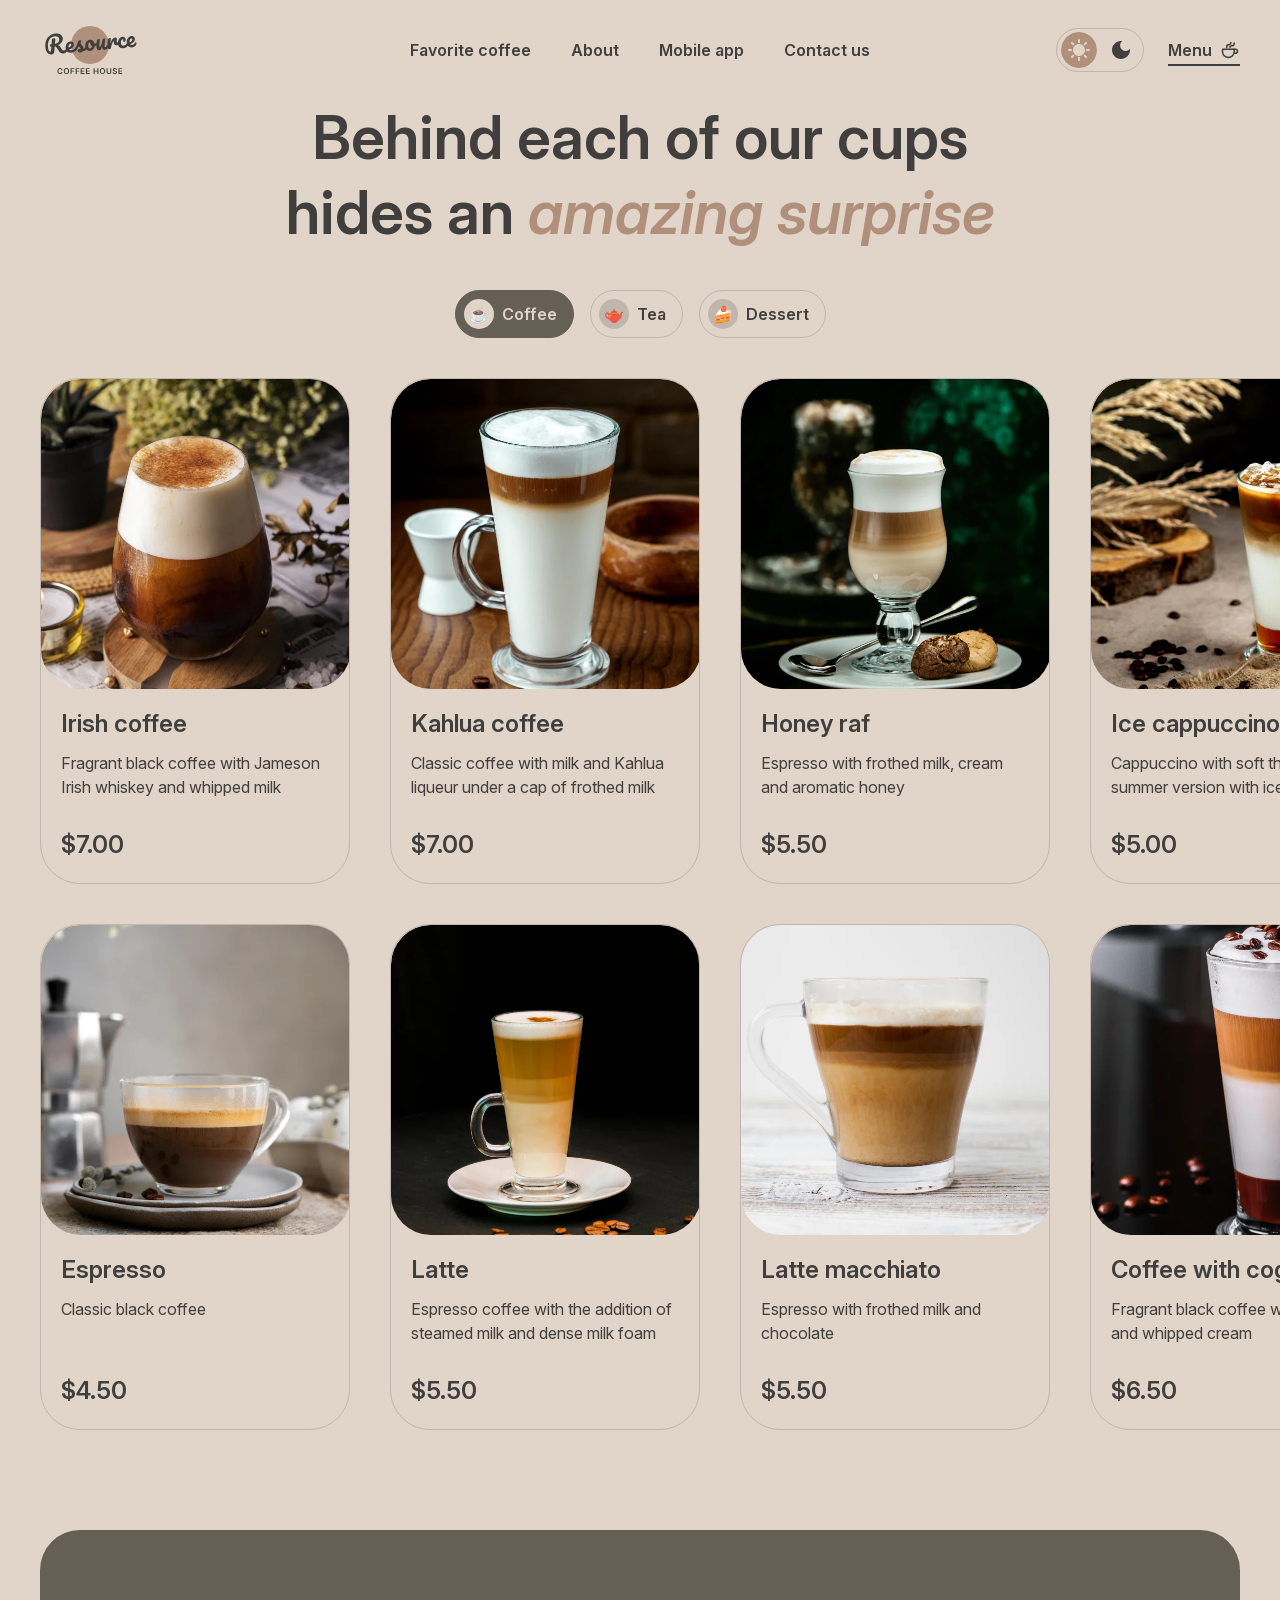
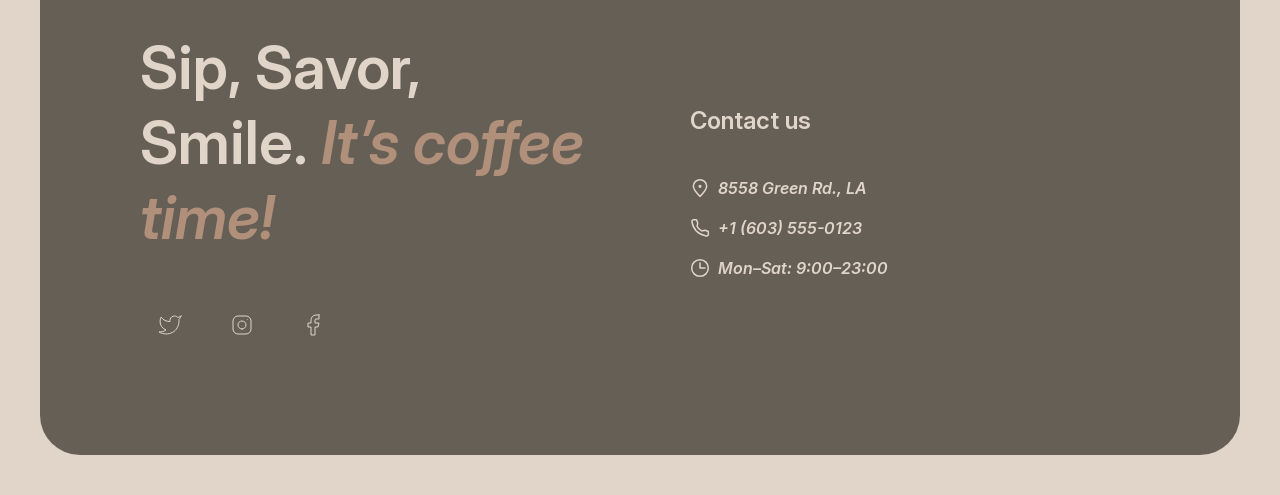
==== menu/index.html @ 93a0500b "feat: build desktop menu page" ====
<!doctype html>
<html lang="en">
  <head>
    <meta charset="UTF-8">
    <meta name="viewport" content="width=device-width, initial-scale=1.0">
    <meta
      name="description"
      content="Explore the Coffee House menu and find your favorite drink or dessert."
    >
    <title>Menu | Coffee House</title>
    <link rel="icon" href="../assets/icons/coffee-cup.svg" type="image/svg+xml">
    <link rel="stylesheet" href="../css/style.css">
    <link rel="stylesheet" href="../css/menu.css">
    <script src="../js/theme.js" defer></script>
  </head>
  <body>
    <header class="header container">
      <a class="logo" href="../" aria-label="Coffee House home page">
        <img class="logo__image logo__image--light" src="../assets/icons/logo-light.svg" alt="">
        <img class="logo__image logo__image--dark" src="../assets/icons/logo-dark.svg" alt="">
      </a>

      <nav class="navigation" aria-label="Main navigation">
        <ul class="navigation__list">
          <li><a class="navigation__link" href="../#favorite">Favorite coffee</a></li>
          <li><a class="navigation__link" href="../#about">About</a></li>
          <li><a class="navigation__link" href="../#mobile-app">Mobile app</a></li>
          <li><a class="navigation__link" href="#contacts">Contact us</a></li>
        </ul>
      </nav>

      <div class="header__actions">
        <div class="theme-switch" role="group" aria-label="Color theme">
          <button
            class="theme-switch__button theme-switch__button--light"
            type="button"
            data-theme-value="light"
            aria-label="Use light theme"
          ></button>
          <button
            class="theme-switch__button theme-switch__button--dark"
            type="button"
            data-theme-value="dark"
            aria-label="Use dark theme"
          ></button>
        </div>

        <a class="menu-link menu-link--current" href="./" aria-current="page">
          <span>Menu</span>
          <span class="icon icon--coffee-cup" aria-hidden="true"></span>
        </a>

        <button class="burger-button" type="button" aria-label="Open menu">
          <span class="icon icon--burger" aria-hidden="true"></span>
        </button>
      </div>
    </header>

    <main class="menu-main container">
      <section class="menu-section">
        <div class="menu-offer">
          <h1 class="menu-title">
            Behind each of our cups hides an <span class="accent">amazing surprise</span>
          </h1>

          <div class="menu-tabs" role="group" aria-label="Menu categories">
            <button class="menu-tab menu-tab--active" type="button" aria-pressed="true">
              <span class="menu-tab__icon" aria-hidden="true">☕</span>
              <span>Coffee</span>
            </button>
            <button class="menu-tab" type="button" aria-pressed="false">
              <span class="menu-tab__icon" aria-hidden="true">🫖</span>
              <span>Tea</span>
            </button>
            <button class="menu-tab" type="button" aria-pressed="false">
              <span class="menu-tab__icon" aria-hidden="true">🍰</span>
              <span>Dessert</span>
            </button>
          </div>
        </div>

        <div class="menu-grid">
          <article class="menu-card">
            <div class="menu-card__image-box">
              <img src="../assets/images/coffee-1.webp" alt="Irish coffee">
            </div>
            <div class="menu-card__content">
              <div class="menu-card__heading">
                <h2>Irish coffee</h2>
                <p>Fragrant black coffee with Jameson Irish whiskey and whipped milk</p>
              </div>
              <p class="menu-card__price">$7.00</p>
            </div>
          </article>

          <article class="menu-card">
            <div class="menu-card__image-box">
              <img src="../assets/images/coffee-2.webp" alt="Kahlua coffee">
            </div>
            <div class="menu-card__content">
              <div class="menu-card__heading">
                <h2>Kahlua coffee</h2>
                <p>Classic coffee with milk and Kahlua liqueur under a cap of frothed milk</p>
              </div>
              <p class="menu-card__price">$7.00</p>
            </div>
          </article>

          <article class="menu-card">
            <div class="menu-card__image-box">
              <img src="../assets/images/coffee-3.webp" alt="Honey raf">
            </div>
            <div class="menu-card__content">
              <div class="menu-card__heading">
                <h2>Honey raf</h2>
                <p>Espresso with frothed milk, cream and aromatic honey</p>
              </div>
              <p class="menu-card__price">$5.50</p>
            </div>
          </article>

          <article class="menu-card">
            <div class="menu-card__image-box">
              <img src="../assets/images/coffee-4.webp" alt="Ice cappuccino">
            </div>
            <div class="menu-card__content">
              <div class="menu-card__heading">
                <h2>Ice cappuccino</h2>
                <p>Cappuccino with soft thick foam in summer version with ice</p>
              </div>
              <p class="menu-card__price">$5.00</p>
            </div>
          </article>

          <article class="menu-card">
            <div class="menu-card__image-box">
              <img src="../assets/images/coffee-5.webp" alt="Espresso">
            </div>
            <div class="menu-card__content">
              <div class="menu-card__heading">
                <h2>Espresso</h2>
                <p>Classic black coffee</p>
              </div>
              <p class="menu-card__price">$4.50</p>
            </div>
          </article>

          <article class="menu-card">
            <div class="menu-card__image-box">
              <img src="../assets/images/coffee-6.webp" alt="Latte">
            </div>
            <div class="menu-card__content">
              <div class="menu-card__heading">
                <h2>Latte</h2>
                <p>Espresso coffee with the addition of steamed milk and dense milk foam</p>
              </div>
              <p class="menu-card__price">$5.50</p>
            </div>
          </article>

          <article class="menu-card">
            <div class="menu-card__image-box">
              <img src="../assets/images/coffee-7.webp" alt="Latte macchiato">
            </div>
            <div class="menu-card__content">
              <div class="menu-card__heading">
                <h2>Latte macchiato</h2>
                <p>Espresso with frothed milk and chocolate</p>
              </div>
              <p class="menu-card__price">$5.50</p>
            </div>
          </article>

          <article class="menu-card">
            <div class="menu-card__image-box">
              <img src="../assets/images/coffee-8.webp" alt="Coffee with cognac">
            </div>
            <div class="menu-card__content">
              <div class="menu-card__heading">
                <h2>Coffee with cognac</h2>
                <p>Fragrant black coffee with cognac and whipped cream</p>
              </div>
              <p class="menu-card__price">$6.50</p>
            </div>
          </article>
        </div>

        <button class="round-button menu-more" type="button" aria-label="Show more menu items">
          <span class="icon icon--refresh" aria-hidden="true"></span>
        </button>
      </section>
    </main>

    <footer class="footer container" id="contacts">
      <div class="footer__inner">
        <div class="footer__socials">
          <h2 class="footer__title">
            Sip, Savor, Smile. <span class="accent">It’s coffee time!</span>
          </h2>
          <ul class="social-list" aria-label="Social media">
            <li>
              <a class="social-link" href="https://twitter.com/" target="_blank" rel="noopener noreferrer" aria-label="Twitter">
                <span class="icon icon--twitter" aria-hidden="true"></span>
              </a>
            </li>
            <li>
              <a class="social-link" href="https://www.instagram.com/" target="_blank" rel="noopener noreferrer" aria-label="Instagram">
                <span class="icon icon--instagram" aria-hidden="true"></span>
              </a>
            </li>
            <li>
              <a class="social-link" href="https://www.facebook.com/" target="_blank" rel="noopener noreferrer" aria-label="Facebook">
                <span class="icon icon--facebook" aria-hidden="true"></span>
              </a>
            </li>
          </ul>
        </div>

        <div class="contacts">
          <h3 class="contacts__title">Contact us</h3>
          <address>
            <ul class="contacts__list">
              <li>
                <a class="contacts__link" href="https://maps.google.com/?q=8558+Green+Rd,+LA" target="_blank" rel="noopener noreferrer">
                  <span class="icon icon--location" aria-hidden="true"></span>
                  <span>8558 Green Rd., LA</span>
                </a>
              </li>
              <li>
                <a class="contacts__link" href="tel:+16035550123">
                  <span class="icon icon--phone" aria-hidden="true"></span>
                  <span>+1 (603) 555-0123</span>
                </a>
              </li>
              <li class="contacts__item">
                <span class="icon icon--clock" aria-hidden="true"></span>
                <span>Mon–Sat: 9:00–23:00</span>
              </li>
            </ul>
          </address>
        </div>
      </div>
    </footer>
  </body>
</html>
---- css/style.css ----
@font-face {
  font-family: "Inter";
  src: url("../assets/fonts/InterVariable.woff2") format("woff2-variations");
  font-style: normal;
  font-weight: 100 900;
  font-display: swap;
}

@font-face {
  font-family: "Inter";
  src: url("../assets/fonts/InterVariable-Italic.woff2") format("woff2-variations");
  font-style: italic;
  font-weight: 100 900;
  font-display: swap;
}

:root {
  color-scheme: light;
  --color-text: #403f3d;
  --color-text-inverse: #e1d4c9;
  --color-accent: #b0907a;
  --color-background: #e1d4c9;
  --color-container: #665f55;
  --color-overlay: rgb(64 63 61 / 80%);
  --color-border: #c1b6ad;
  --color-border-inverse: #665f55;
  --font-family: "Inter", sans-serif;
  --container-width: 1360px;
  --page-gutter: 40px;
  --section-gap: 100px;
  --radius-large: 40px;
  --radius-medium: 20px;
  --transition-duration: 0.3s;
}

:root[data-theme="dark"] {
  color-scheme: dark;
  --color-text: #e1d4c9;
  --color-text-inverse: #e1d4c9;
  --color-background: #292826;
  --color-container: #403f3d;
  --color-overlay: rgb(41 40 38 / 80%);
  --color-border: #665f55;
  --color-border-inverse: #c1b6ad;
}

*,
*::before,
*::after {
  box-sizing: border-box;
}

html {
  scroll-behavior: smooth;
}

body {
  min-width: 320px;
  min-height: 100vh;
  margin: 0;
  color: var(--color-text);
  background-color: var(--color-background);
  font-family: var(--font-family);
  font-size: 16px;
  line-height: 1.5;
  transition:
    color var(--transition-duration) ease,
    background-color var(--transition-duration) ease;
}

img {
  display: block;
  max-width: 100%;
}

[hidden] {
  display: none !important;
}

a {
  color: inherit;
  text-decoration: none;
}

button,
input,
textarea,
select {
  font: inherit;
}

button {
  color: inherit;
}

ul,
ol {
  margin: 0;
  padding: 0;
  list-style: none;
}

h1,
h2,
h3,
p {
  margin: 0;
}

.container {
  width: min(calc(100% - 2 * var(--page-gutter)), var(--container-width));
  margin-inline: auto;
}

.accent {
  color: var(--color-accent);
  font-style: italic;
}

.icon {
  display: inline-block;
  flex: none;
  width: 24px;
  height: 24px;
  background-color: currentcolor;
  -webkit-mask: var(--icon) center / contain no-repeat;
  mask: var(--icon) center / contain no-repeat;
}

.icon--coffee-cup {
  --icon: url("../assets/icons/coffee-cup.svg");
  width: 20px;
  height: 20px;
}

.icon--burger {
  --icon: url("../assets/icons/burger.svg");
  width: 18px;
  height: 10px;
}

.icon--arrow-left {
  --icon: url("../assets/icons/arrow-left.svg");
}

.icon--arrow-right {
  --icon: url("../assets/icons/arrow-right.svg");
}

.icon--twitter {
  --icon: url("../assets/icons/twitter.svg");
}

.icon--instagram {
  --icon: url("../assets/icons/instagram.svg");
}

.icon--facebook {
  --icon: url("../assets/icons/facebook.svg");
}

.icon--location {
  --icon: url("../assets/icons/location.svg");
  width: 20px;
  height: 20px;
}

.icon--phone {
  --icon: url("../assets/icons/phone.svg");
  width: 20px;
  height: 20px;
}

.icon--clock {
  --icon: url("../assets/icons/clock.svg");
  width: 20px;
  height: 20px;
}

.header {
  display: flex;
  align-items: center;
  justify-content: space-between;
  height: 60px;
  margin-top: 20px;
}

.logo {
  flex: none;
  width: 100px;
  height: 60px;
}

.logo__image {
  width: 100%;
  height: 100%;
}

.logo__image--dark,
[data-theme="dark"] .logo__image--light {
  display: none;
}

[data-theme="dark"] .logo__image--dark {
  display: block;
}

.navigation {
  position: absolute;
  left: 50%;
  transform: translateX(-50%);
}

.navigation__list {
  display: flex;
  align-items: center;
  gap: 40px;
}

.navigation__link,
.menu-link,
.contacts__link,
.contacts__item {
  font-weight: 600;
}

.navigation__link,
.menu-link,
.contacts__link {
  position: relative;
}

.navigation__link::after,
.menu-link::after,
.contacts__link::after {
  position: absolute;
  right: 0;
  bottom: -4px;
  left: 0;
  height: 2px;
  background-color: currentcolor;
  content: "";
  opacity: 0;
  transform: scaleX(0);
  transition:
    opacity var(--transition-duration) ease,
    transform var(--transition-duration) ease;
}

.header__actions {
  display: flex;
  align-items: center;
  gap: 24px;
}

.theme-switch {
  display: flex;
  align-items: center;
  justify-content: space-between;
  width: 88px;
  height: 44px;
  padding: 4px;
  border: 1px solid var(--color-border);
  border-radius: 100px;
}

.theme-switch__button {
  width: 36px;
  height: 36px;
  padding: 0;
  border: 0;
  border-radius: 50%;
  background-color: transparent;
  background-position: center;
  background-repeat: no-repeat;
  cursor: pointer;
}

.theme-switch__button--light {
  background-image: url("../assets/icons/theme-light-active.svg");
}

.theme-switch__button--dark {
  background-image: url("../assets/icons/theme-dark-inactive.svg");
}

[data-theme="dark"] .theme-switch__button--light {
  background-image: url("../assets/icons/theme-light-inactive.svg");
}

[data-theme="dark"] .theme-switch__button--dark {
  background-image: url("../assets/icons/theme-dark-active.svg");
}

.menu-link {
  display: flex;
  align-items: center;
  gap: 8px;
}

.menu-link--current::after {
  opacity: 1;
  transform: scaleX(1);
}

.burger-button {
  display: none;
  place-items: center;
  width: 44px;
  height: 44px;
  padding: 0;
  border: 1px solid var(--color-border-inverse);
  border-radius: 50%;
  background: transparent;
  cursor: pointer;
}

.home-main {
  display: flex;
  flex-direction: column;
  gap: var(--section-gap);
  margin-top: 20px;
}

.home-main section {
  scroll-margin-top: 20px;
}

.section-title {
  font-size: 60px;
  font-weight: 600;
  line-height: 1.25;
}

.section-title--center {
  text-align: center;
}

.hero {
  display: flex;
  align-items: center;
  min-height: 644px;
  padding: 100px;
  overflow: hidden;
  border-radius: var(--radius-large);
  color: var(--color-text-inverse);
  background-image: url("../assets/images/hero.webp");
  background-position: center;
  background-size: cover;
}

.hero__content {
  display: flex;
  flex-direction: column;
  align-items: flex-start;
  gap: 40px;
  width: 530px;
}

.hero__title {
  font-size: 72px;
  font-weight: 600;
  line-height: 1.05;
}

.hero__description {
  line-height: 1.5;
}

.primary-button {
  display: flex;
  align-items: center;
  justify-content: center;
  width: 200px;
  height: 64px;
  border-radius: 100px;
  color: #403f3d;
  background-color: #e1d4c9;
  font-weight: 600;
}

.primary-button .icon {
  width: 0;
  opacity: 0;
  transition:
    width var(--transition-duration) ease,
    margin-left var(--transition-duration) ease,
    opacity var(--transition-duration) ease;
}

.favorite {
  display: flex;
  flex-direction: column;
  gap: 40px;
  min-height: 799px;
}

.slider {
  display: flex;
  flex-direction: column;
  align-items: center;
  gap: 40px;
}

.slider__row {
  display: flex;
  align-items: center;
  gap: 40px;
  width: 100%;
  height: 640px;
}

.round-button {
  display: grid;
  flex: none;
  place-items: center;
  width: 60px;
  height: 60px;
  padding: 0;
  border: 1px solid var(--color-border-inverse);
  border-radius: 50%;
  color: var(--color-text);
  background-color: transparent;
  cursor: pointer;
  transition:
    color var(--transition-duration) ease,
    background-color var(--transition-duration) ease;
}

.slider__viewport {
  flex: 1;
  min-width: 480px;
  height: 640px;
  overflow: hidden;
}

.favorite-slide {
  display: flex;
  flex-direction: column;
  align-items: center;
  gap: 20px;
  width: 480px;
  margin-inline: auto;
  text-align: center;
}

.favorite-slide__image {
  width: 480px;
  height: 480px;
  object-fit: cover;
}

.favorite-slide__description {
  display: flex;
  flex-direction: column;
  gap: 16px;
  width: 100%;
}

.favorite-slide__title,
.favorite-slide__price {
  font-size: 24px;
  font-weight: 600;
  line-height: 1.25;
}

.slider__pagination {
  display: flex;
  gap: 12px;
}

.slider__control {
  width: 40px;
  height: 4px;
  border-radius: 100px;
  background-color: var(--color-border);
}

.slider__control--active {
  background-color: var(--color-border-inverse);
}

.about {
  display: flex;
  flex-direction: column;
  gap: 40px;
}

.about__gallery {
  display: grid;
  grid-template-columns: repeat(2, minmax(0, 1fr));
  gap: 40px;
}

.about__column {
  display: flex;
  flex-direction: column;
  gap: 40px;
}

.about__image-box {
  overflow: hidden;
  border-radius: var(--radius-medium);
}

.about__image-box--large {
  height: 590px;
}

.about__image-box--small {
  height: 430px;
}

.about__image-box img {
  width: 100%;
  height: 100%;
  max-width: none;
  object-fit: cover;
  transform: scale(1.1);
  transition: transform var(--transition-duration) ease;
}

.mobile-app {
  display: grid;
  grid-template-columns: repeat(2, minmax(0, 1fr));
  gap: 100px;
  align-items: center;
  min-height: 630px;
}

.mobile-app__content {
  display: flex;
  flex-direction: column;
  align-items: flex-start;
  gap: 40px;
}

.mobile-app__buttons {
  display: flex;
  gap: 20px;
}

.store-button {
  display: flex;
  align-items: center;
  gap: 8px;
  width: 200px;
  height: 64px;
  padding: 12px 20px;
  border: 1px solid var(--color-border-inverse);
  border-radius: 100px;
  color: var(--color-text);
  font-weight: 600;
  transition:
    color var(--transition-duration) ease,
    background-color var(--transition-duration) ease;
}

.store-button__icon {
  display: inline-block;
  flex: none;
  width: 36px;
  height: 36px;
  background-color: currentcolor;
  -webkit-mask: var(--icon) center / auto 32px no-repeat;
  mask: var(--icon) center / auto 32px no-repeat;
}

.icon--app-store {
  --icon: url("../assets/icons/app-store.svg");
}

.icon--google-play {
  --icon: url("../assets/icons/google-play.svg");
}

.store-button__text {
  display: flex;
  flex-direction: column;
  gap: 2px;
  white-space: nowrap;
}

.store-button__caption {
  font-size: 10px;
  line-height: 1.4;
}

.mobile-app__image {
  width: 630px;
  height: 630px;
  object-fit: cover;
}

.footer {
  margin-top: var(--section-gap);
  margin-bottom: 40px;
  color: var(--color-text-inverse);
}

.footer__inner {
  display: grid;
  grid-template-columns: repeat(2, minmax(0, 1fr));
  gap: 100px;
  align-items: center;
  min-height: 450px;
  padding: 100px;
  border-radius: var(--radius-large);
  background-color: var(--color-container);
}

.footer__title {
  max-width: 530px;
  margin-bottom: 40px;
  font-size: 60px;
  font-weight: 600;
  line-height: 1.25;
}

.social-list {
  display: flex;
  gap: 12px;
}

.social-link {
  display: grid;
  place-items: center;
  width: 60px;
  height: 60px;
  border: 1px solid var(--color-border-inverse);
  border-radius: 50%;
  color: var(--color-text-inverse);
  transition:
    color var(--transition-duration) ease,
    background-color var(--transition-duration) ease;
}

.contacts {
  font-style: normal;
}

.contacts__title {
  margin-bottom: 40px;
  font-size: 24px;
  font-weight: 600;
  line-height: 1.25;
}

.contacts__list {
  display: grid;
  justify-items: start;
  gap: 16px;
}

.contacts__link,
.contacts__item {
  display: flex;
  align-items: center;
  gap: 8px;
}

:focus-visible {
  outline: 2px solid var(--color-accent);
  outline-offset: 4px;
}

@media (hover: hover) and (pointer: fine) {
  .navigation__link:hover::after,
  .menu-link:hover::after,
  .contacts__link:hover::after {
    opacity: 1;
    transform: scaleX(1);
  }

  .social-link:hover {
    color: var(--color-container);
    background-color: var(--color-text-inverse);
  }

  .primary-button:hover .icon {
    width: 20px;
    margin-left: 8px;
    opacity: 1;
  }

  .round-button:hover,
  .store-button:hover {
    color: var(--color-background);
    background-color: var(--color-border-inverse);
  }

  .about__image-box:hover img {
    transform: scale(1);
  }
}

@media (max-width: 1100px) {
  .navigation,
  .menu-link {
    display: none;
  }

  .burger-button {
    display: grid;
  }

  .theme-switch {
    width: 104px;
    height: 52px;
    padding-inline: 8px;
  }

  .footer__inner {
    grid-template-columns: 1fr;
    gap: 100px;
    padding: 100px 60px;
  }
}

@media (max-width: 767px) {
  :root {
    --page-gutter: 16px;
  }

  .header__actions {
    gap: 20px;
  }

  .footer {
    margin-bottom: 20px;
  }

  .footer__inner {
    gap: 40px;
    min-height: auto;
    padding: 60px 16px;
  }

  .footer__title {
    font-size: 32px;
  }
}

@media (prefers-reduced-motion: reduce) {
  html {
    scroll-behavior: auto;
  }

  *,
  *::before,
  *::after {
    scroll-behavior: auto !important;
    transition-duration: 0.01ms !important;
  }
}
---- css/menu.css ----
.menu-main {
  margin-top: 20px;
}

.menu-section {
  display: flex;
  flex-direction: column;
  align-items: center;
  gap: 40px;
}

.menu-offer {
  display: flex;
  flex-direction: column;
  align-items: center;
  gap: 40px;
  width: 100%;
}

.menu-title {
  width: 800px;
  font-size: 60px;
  font-weight: 600;
  line-height: 1.25;
  text-align: center;
}

.menu-tabs {
  display: flex;
  gap: 16px;
  align-items: center;
  justify-content: center;
}

.menu-tab {
  display: flex;
  align-items: center;
  justify-content: center;
  gap: 8px;
  min-height: 46px;
  padding: 8px 16px 8px 8px;
  border: 1px solid var(--color-border);
  border-radius: 100px;
  color: var(--color-text);
  background-color: transparent;
  font-weight: 600;
  cursor: pointer;
  transition:
    color var(--transition-duration) ease,
    border-color var(--transition-duration) ease,
    background-color var(--transition-duration) ease;
}

.menu-tab__icon {
  display: grid;
  flex: none;
  place-items: center;
  width: 30px;
  height: 30px;
  border-radius: 50%;
  color: #403f3d;
  background-color: var(--color-border);
  line-height: 1;
  transition: background-color var(--transition-duration) ease;
}

.menu-tab--active {
  border-color: var(--color-border-inverse);
  color: var(--color-background);
  background-color: var(--color-border-inverse);
  cursor: default;
}

.menu-tab--active .menu-tab__icon {
  background-color: var(--color-background);
}

.menu-grid {
  display: grid;
  grid-template-columns: repeat(4, 310px);
  gap: 40px;
  width: 100%;
}

.menu-card {
  display: flex;
  flex-direction: column;
  width: 310px;
  height: 506px;
  overflow: hidden;
  border: 1px solid var(--color-border);
  border-radius: var(--radius-large);
}

.menu-card__image-box {
  flex: none;
  width: 310px;
  height: 310px;
  overflow: hidden;
  border-radius: var(--radius-large);
}

.menu-card__image-box img {
  width: 100%;
  height: 100%;
  max-width: none;
  object-fit: cover;
  transform: scale(1.1);
  transition: transform var(--transition-duration) ease;
}

.menu-card__content {
  display: flex;
  flex: 1;
  flex-direction: column;
  justify-content: space-between;
  padding: 20px;
}

.menu-card__heading {
  display: flex;
  flex-direction: column;
  gap: 12px;
}

.menu-card h2,
.menu-card__price {
  font-size: 24px;
  font-weight: 600;
  line-height: 1.25;
}

.menu-card__content > p,
.menu-card__heading > p {
  line-height: 1.5;
}

.menu-more {
  display: none;
}

.icon--refresh {
  --icon: url("../assets/icons/refresh.svg");
}

@media (hover: hover) and (pointer: fine) {
  .menu-tab:not(.menu-tab--active):hover {
    border-color: var(--color-border-inverse);
    color: var(--color-background);
    background-color: var(--color-border-inverse);
  }

  .menu-tab:not(.menu-tab--active):hover .menu-tab__icon {
    background-color: var(--color-background);
  }

  .menu-card:hover .menu-card__image-box img {
    transform: scale(1);
  }
}
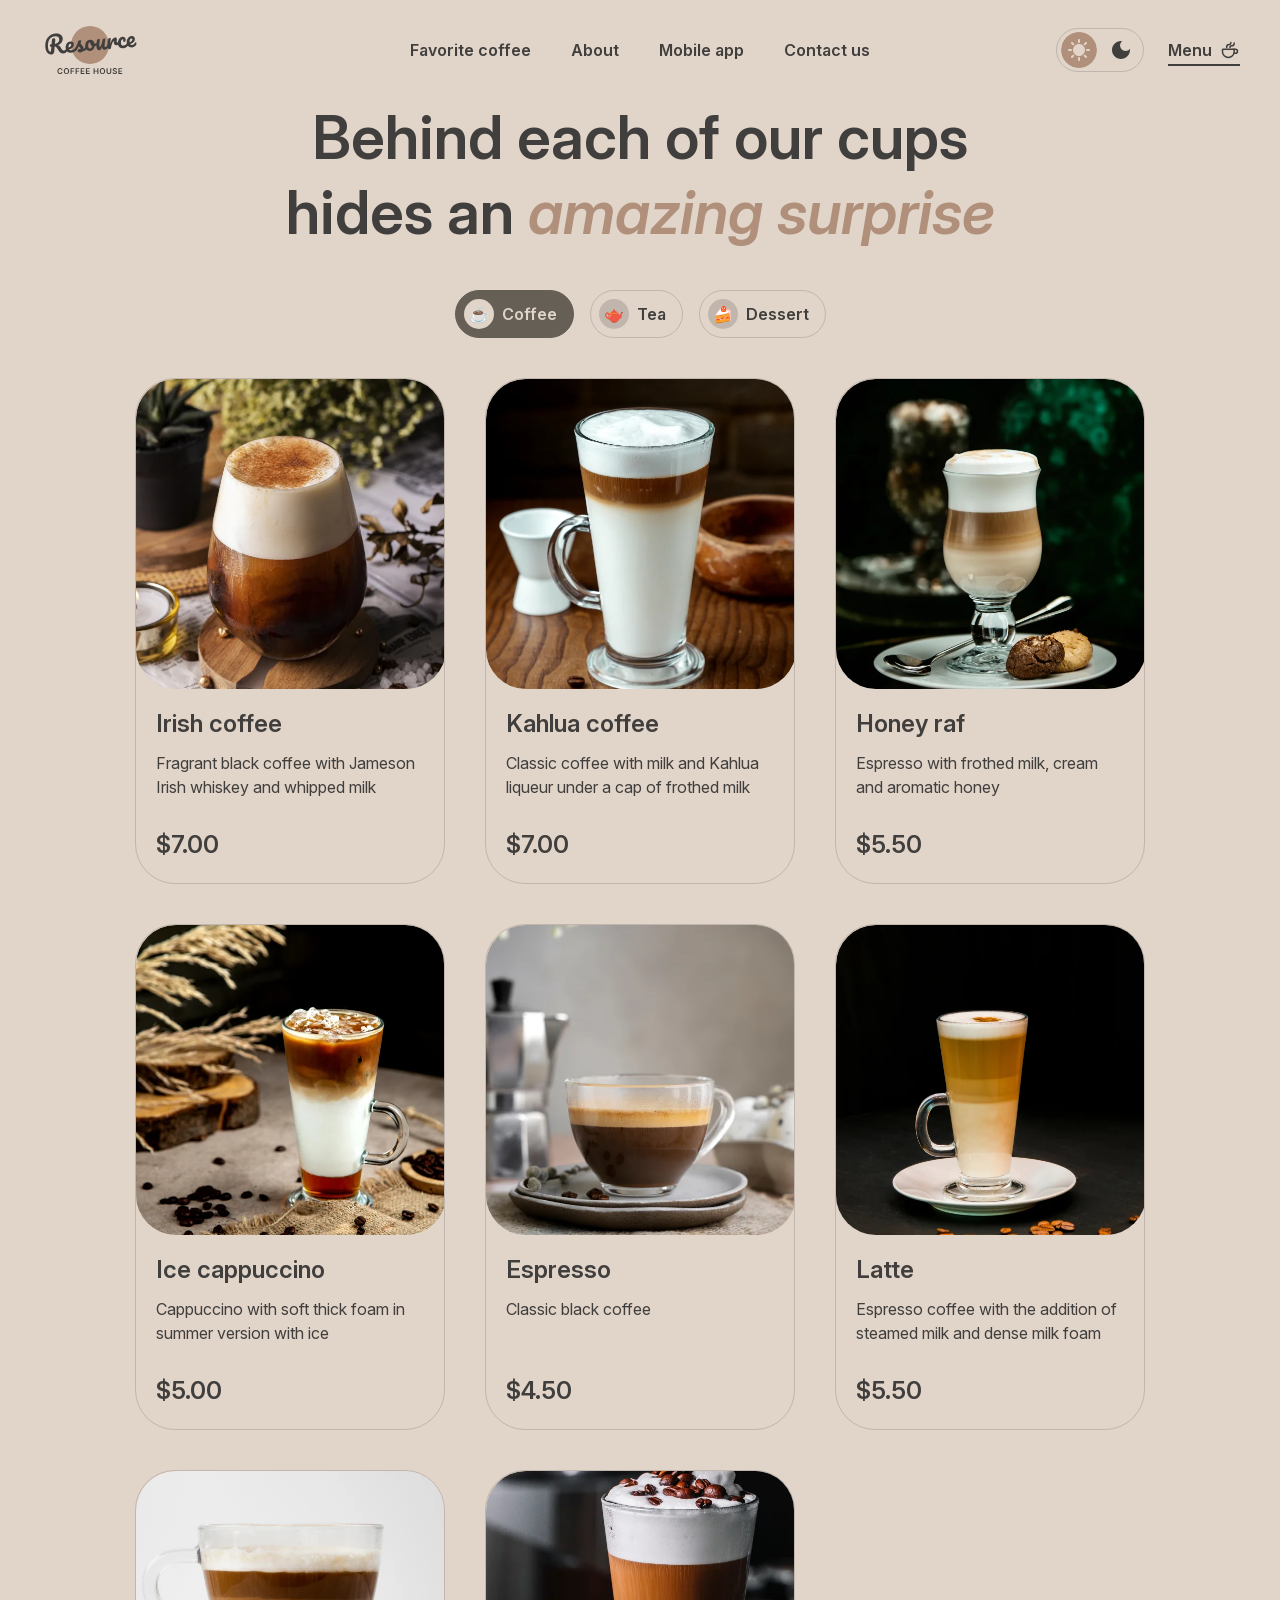
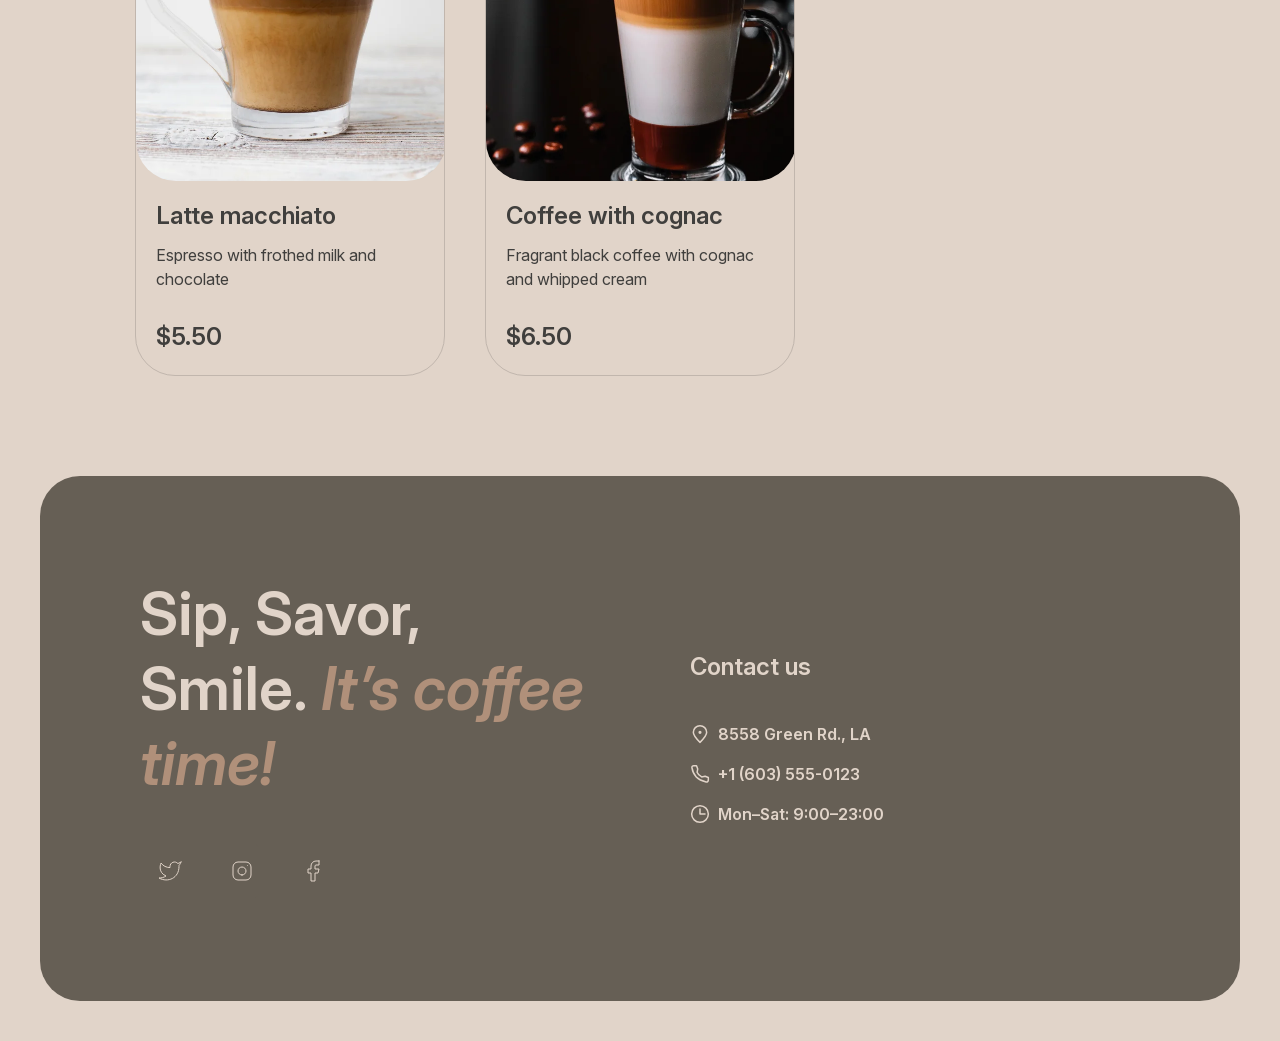
==== commit be4cdb4b: "feat: improve accessibility" ====
--- a/menu/index.html
+++ b/menu/index.html
@@ -14,6 +14,8 @@
     <script src="../js/theme.js" defer></script>
   </head>
   <body>
+    <a class="skip-link" href="#main-content">Skip to main content</a>
+
     <header class="header container">
       <a class="logo" href="../" aria-label="Coffee House home page">
         <img class="logo__image logo__image--light" src="../assets/icons/logo-light.svg" alt="">
@@ -36,12 +38,14 @@
             type="button"
             data-theme-value="light"
             aria-label="Use light theme"
+            aria-pressed="true"
           ></button>
           <button
             class="theme-switch__button theme-switch__button--dark"
             type="button"
             data-theme-value="dark"
             aria-label="Use dark theme"
+            aria-pressed="false"
           ></button>
         </div>
 
@@ -56,7 +60,7 @@
       </div>
     </header>
 
-    <main class="menu-main container">
+    <main class="menu-main container" id="main-content" tabindex="-1">
       <section class="menu-section">
         <div class="menu-offer">
           <h1 class="menu-title">
--- a/css/style.css
+++ b/css/style.css
@@ -112,6 +112,28 @@
   margin-inline: auto;
 }
 
+.skip-link {
+  position: fixed;
+  z-index: 10;
+  top: 12px;
+  left: 12px;
+  padding: 10px 16px;
+  border-radius: 8px;
+  color: var(--color-background);
+  background-color: var(--color-text);
+  font-weight: 600;
+  transform: translateY(calc(-100% - 16px));
+  transition: transform var(--transition-duration) ease;
+}
+
+.skip-link:focus-visible {
+  transform: translateY(0);
+}
+
+main:focus-visible {
+  outline: none;
+}
+
 .accent {
   color: var(--color-accent);
   font-style: italic;
@@ -587,8 +609,8 @@
 }
 
 .mobile-app__image {
-  width: 630px;
-  height: 630px;
+  width: min(630px, 100%);
+  aspect-ratio: 1;
   object-fit: cover;
 }
 
@@ -635,7 +657,7 @@
     background-color var(--transition-duration) ease;
 }
 
-.contacts {
+.contacts address {
   font-style: normal;
 }
 
@@ -660,8 +682,13 @@
 }
 
 :focus-visible {
-  outline: 2px solid var(--color-accent);
+  outline: 3px solid var(--color-text);
   outline-offset: 4px;
+}
+
+.hero :focus-visible,
+.footer :focus-visible {
+  outline-color: var(--color-text-inverse);
 }
 
 @media (hover: hover) and (pointer: fine) {
@@ -694,7 +721,7 @@
   }
 }
 
-@media (max-width: 1100px) {
+@media (max-width: 1200px) {
   .navigation,
   .menu-link {
     display: none;
@@ -709,6 +736,36 @@
     height: 52px;
     padding-inline: 8px;
   }
+}
+
+@media (max-width: 1100px) {
+  .hero {
+    padding: 100px 60px;
+  }
+
+  .primary-button .icon {
+    width: 20px;
+    margin-left: 8px;
+    opacity: 1;
+  }
+
+  .about__gallery {
+    grid-template-columns: 1fr;
+  }
+
+  .about__image-box--small {
+    display: none;
+  }
+
+  .mobile-app {
+    grid-template-columns: 1fr;
+    gap: 100px;
+  }
+
+  .mobile-app__image {
+    width: 630px;
+    margin-inline: auto;
+  }
 
   .footer__inner {
     grid-template-columns: 1fr;
@@ -722,12 +779,86 @@
     --page-gutter: 16px;
   }
 
+  .container {
+    width: auto;
+    margin-right: var(--page-gutter);
+    margin-left: var(--page-gutter);
+  }
+
   .header__actions {
-    gap: 20px;
+    gap: 12px;
+  }
+
+  .hero {
+    min-height: 552px;
+    padding: 60px 16px;
+  }
+
+  .hero__content {
+    width: 100%;
+  }
+
+  .hero__title {
+    font-size: 42px;
+    line-height: 1.15;
+  }
+
+  .section-title {
+    font-size: 32px;
+  }
+
+  .favorite {
+    min-height: 696px;
+  }
+
+  .slider__row,
+  .slider__viewport {
+    height: 532px;
+  }
+
+  .slider__row {
+    gap: 0;
+  }
+
+  .slider__button {
+    display: none;
+  }
+
+  .slider__viewport {
+    min-width: 0;
+    width: 100%;
+  }
+
+  .favorite-slide,
+  .favorite-slide__image {
+    width: 100%;
+    max-width: 100%;
+  }
+
+  .favorite-slide__image {
+    height: auto;
+    aspect-ratio: 1;
+  }
+
+  .about__gallery {
+    gap: 40px;
+  }
+
+  .mobile-app {
+    gap: 40px;
+  }
+
+  .mobile-app__buttons {
+    flex-direction: column;
+  }
+
+  .mobile-app__image {
+    width: 100%;
+    max-width: 348px;
   }
 
   .footer {
-    margin-bottom: 20px;
+    margin-bottom: 40px;
   }
 
   .footer__inner {
--- a/css/menu.css
+++ b/css/menu.css
@@ -77,8 +77,9 @@
 
 .menu-grid {
   display: grid;
-  grid-template-columns: repeat(4, 310px);
+  grid-template-columns: repeat(auto-fit, 310px);
   gap: 40px;
+  justify-content: center;
   width: 100%;
 }
 
@@ -158,3 +159,48 @@
     transform: scale(1);
   }
 }
+
+@media (max-width: 1100px) {
+  .menu-title {
+    width: 100%;
+  }
+
+  .menu-grid {
+    grid-template-columns: repeat(2, 310px);
+  }
+
+  .menu-card:nth-child(n + 5) {
+    display: none;
+  }
+
+  .menu-more {
+    display: grid;
+  }
+}
+
+@media (max-width: 767px) {
+  .menu-title {
+    max-width: 100%;
+    font-size: 32px;
+    overflow-wrap: anywhere;
+  }
+
+  .menu-tabs {
+    gap: 8px;
+    width: 100%;
+  }
+
+  .menu-tab {
+    min-width: 0;
+  }
+
+  .menu-grid {
+    grid-template-columns: minmax(0, 310px);
+  }
+
+  .menu-card,
+  .menu-card__image-box {
+    width: 100%;
+    max-width: 310px;
+  }
+}
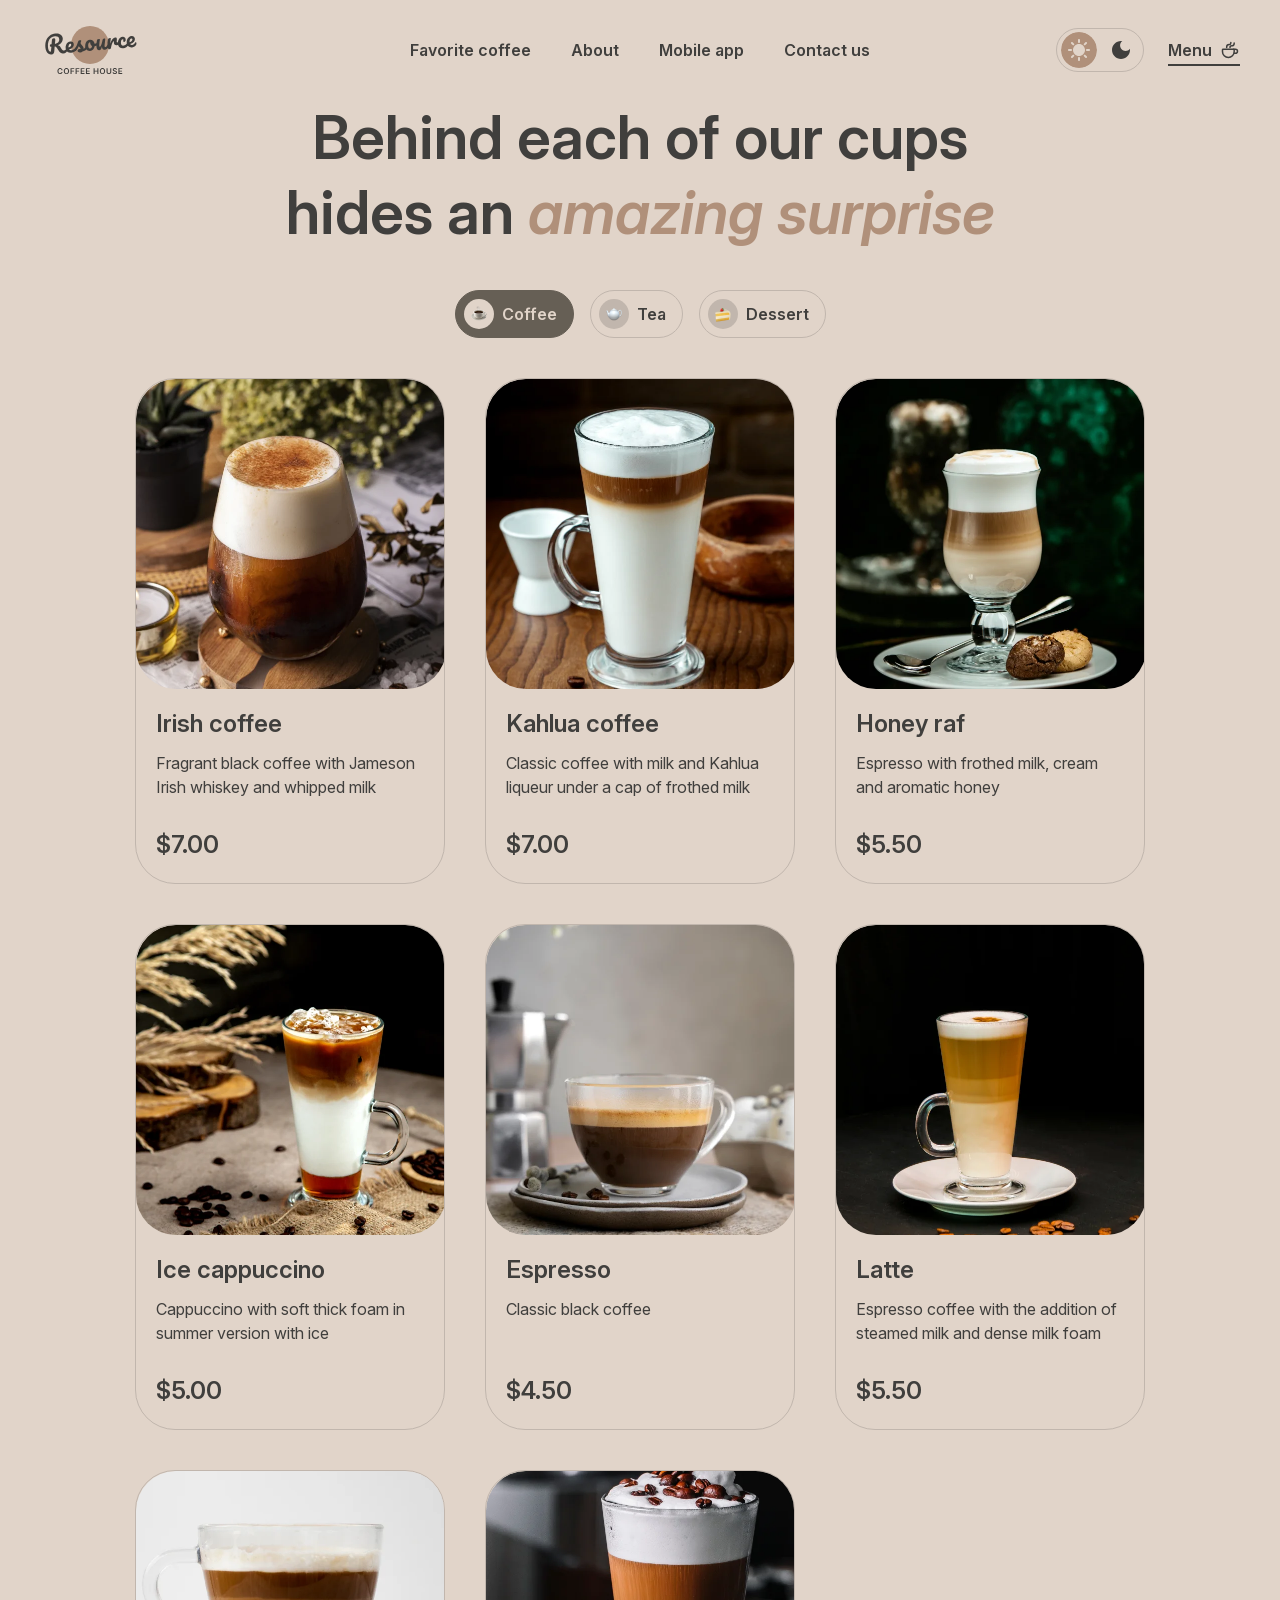
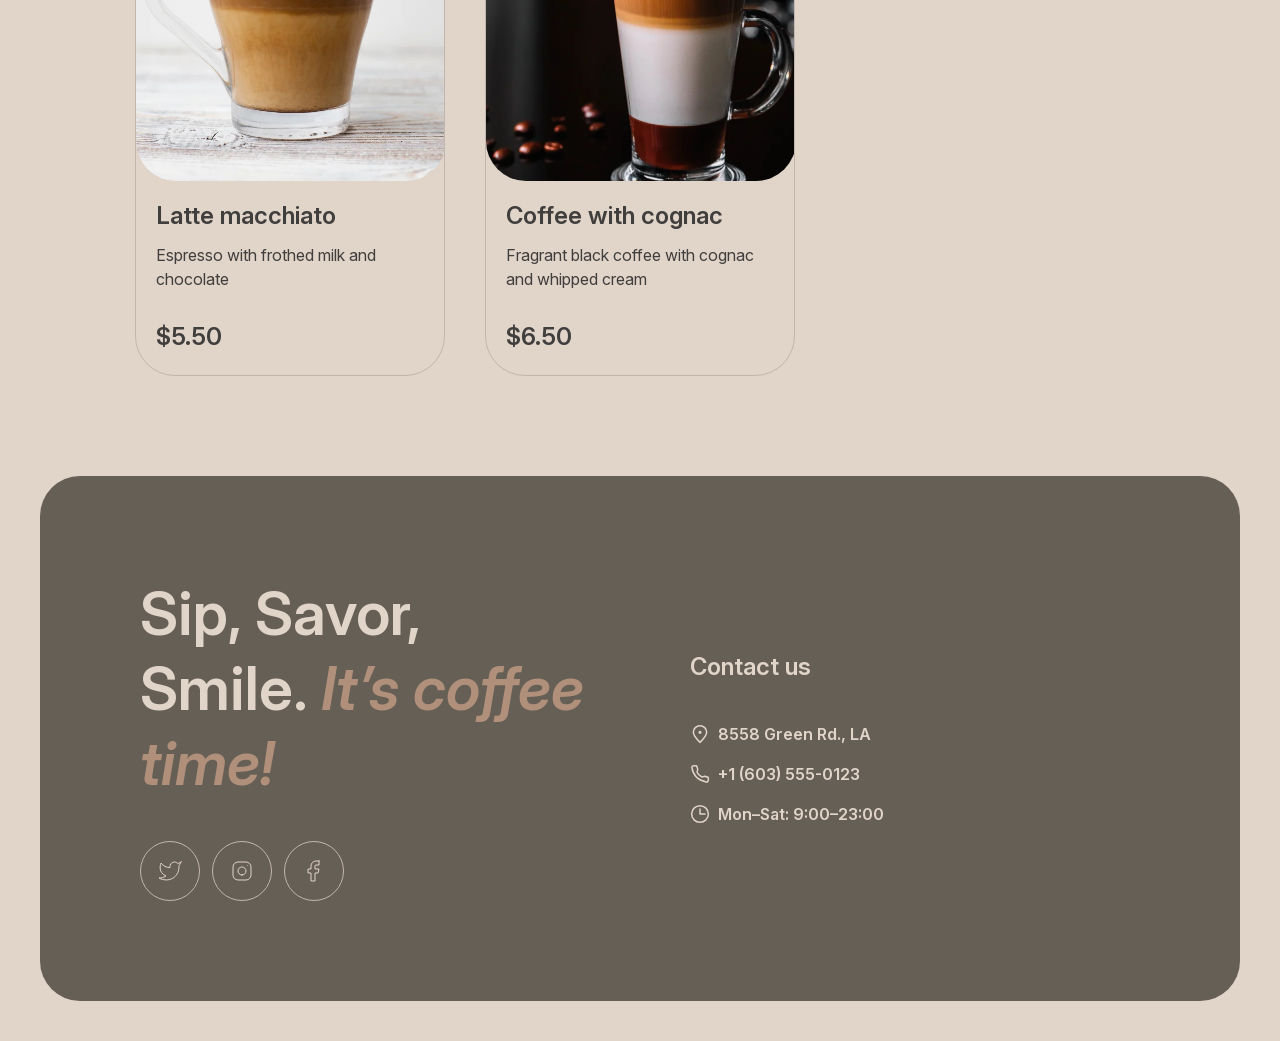
==== commit d9f30866: "fix: polish responsive menu and footer" ====
--- a/menu/index.html
+++ b/menu/index.html
@@ -69,15 +69,21 @@
 
           <div class="menu-tabs" role="group" aria-label="Menu categories">
             <button class="menu-tab menu-tab--active" type="button" aria-pressed="true">
-              <span class="menu-tab__icon" aria-hidden="true">☕</span>
+              <span class="menu-tab__icon" aria-hidden="true">
+                <img src="../assets/icons/category-coffee.png" alt="">
+              </span>
               <span>Coffee</span>
             </button>
             <button class="menu-tab" type="button" aria-pressed="false">
-              <span class="menu-tab__icon" aria-hidden="true">🫖</span>
+              <span class="menu-tab__icon" aria-hidden="true">
+                <img src="../assets/icons/category-tea.png" alt="">
+              </span>
               <span>Tea</span>
             </button>
             <button class="menu-tab" type="button" aria-pressed="false">
-              <span class="menu-tab__icon" aria-hidden="true">🍰</span>
+              <span class="menu-tab__icon" aria-hidden="true">
+                <img src="../assets/icons/category-dessert.png" alt="">
+              </span>
               <span>Dessert</span>
             </button>
           </div>
--- a/css/style.css
+++ b/css/style.css
@@ -24,6 +24,9 @@
   --color-overlay: rgb(64 63 61 / 80%);
   --color-border: #c1b6ad;
   --color-border-inverse: #665f55;
+  --color-control-active: var(--color-container);
+  --color-control-active-text: var(--color-text-inverse);
+  --color-control-icon: var(--color-background);
   --font-family: "Inter", sans-serif;
   --container-width: 1360px;
   --page-gutter: 40px;
@@ -55,6 +58,8 @@
 }
 
 body {
+  display: flex;
+  flex-direction: column;
   min-width: 320px;
   min-height: 100vh;
   margin: 0;
@@ -211,6 +216,7 @@
   flex: none;
   width: 100px;
   height: 60px;
+  transition: opacity var(--transition-duration) ease;
 }
 
 .logo__image {
@@ -296,6 +302,7 @@
   background-position: center;
   background-repeat: no-repeat;
   cursor: pointer;
+  transition: transform var(--transition-duration) ease;
 }
 
 .theme-switch__button--light {
@@ -333,8 +340,12 @@
   padding: 0;
   border: 1px solid var(--color-border-inverse);
   border-radius: 50%;
+  color: var(--color-text);
   background: transparent;
   cursor: pointer;
+  transition:
+    color var(--transition-duration) ease,
+    background-color var(--transition-duration) ease;
 }
 
 .home-main {
@@ -615,8 +626,9 @@
 }
 
 .footer {
-  margin-top: var(--section-gap);
+  margin-top: auto;
   margin-bottom: 40px;
+  padding-top: var(--section-gap);
   color: var(--color-text-inverse);
 }
 
@@ -649,7 +661,7 @@
   place-items: center;
   width: 60px;
   height: 60px;
-  border: 1px solid var(--color-border-inverse);
+  border: 1px solid var(--color-border);
   border-radius: 50%;
   color: var(--color-text-inverse);
   transition:
@@ -692,6 +704,14 @@
 }
 
 @media (hover: hover) and (pointer: fine) {
+  .logo:hover {
+    opacity: 0.75;
+  }
+
+  .theme-switch__button:hover {
+    transform: scale(1.08);
+  }
+
   .navigation__link:hover::after,
   .menu-link:hover::after,
   .contacts__link:hover::after {
@@ -711,7 +731,8 @@
   }
 
   .round-button:hover,
-  .store-button:hover {
+  .store-button:hover,
+  .burger-button:hover {
     color: var(--color-background);
     background-color: var(--color-border-inverse);
   }
@@ -721,7 +742,7 @@
   }
 }
 
-@media (max-width: 1200px) {
+@media (max-width: 900px) {
   .navigation,
   .menu-link {
     display: none;
@@ -869,6 +890,10 @@
 
   .footer__title {
     font-size: 32px;
+  }
+
+  .footer__title .accent {
+    display: inline-block;
   }
 }
 
--- a/css/menu.css
+++ b/css/menu.css
@@ -64,15 +64,22 @@
   transition: background-color var(--transition-duration) ease;
 }
 
+.menu-tab__icon img {
+  width: 16px;
+  height: 16px;
+  max-width: none;
+  object-fit: contain;
+}
+
 .menu-tab--active {
-  border-color: var(--color-border-inverse);
-  color: var(--color-background);
-  background-color: var(--color-border-inverse);
+  border-color: var(--color-control-active);
+  color: var(--color-control-active-text);
+  background-color: var(--color-control-active);
   cursor: default;
 }
 
 .menu-tab--active .menu-tab__icon {
-  background-color: var(--color-background);
+  background-color: var(--color-control-icon);
 }
 
 .menu-grid {
@@ -185,6 +192,10 @@
     overflow-wrap: anywhere;
   }
 
+  .menu-title .accent {
+    display: inline-block;
+  }
+
   .menu-tabs {
     gap: 8px;
     width: 100%;
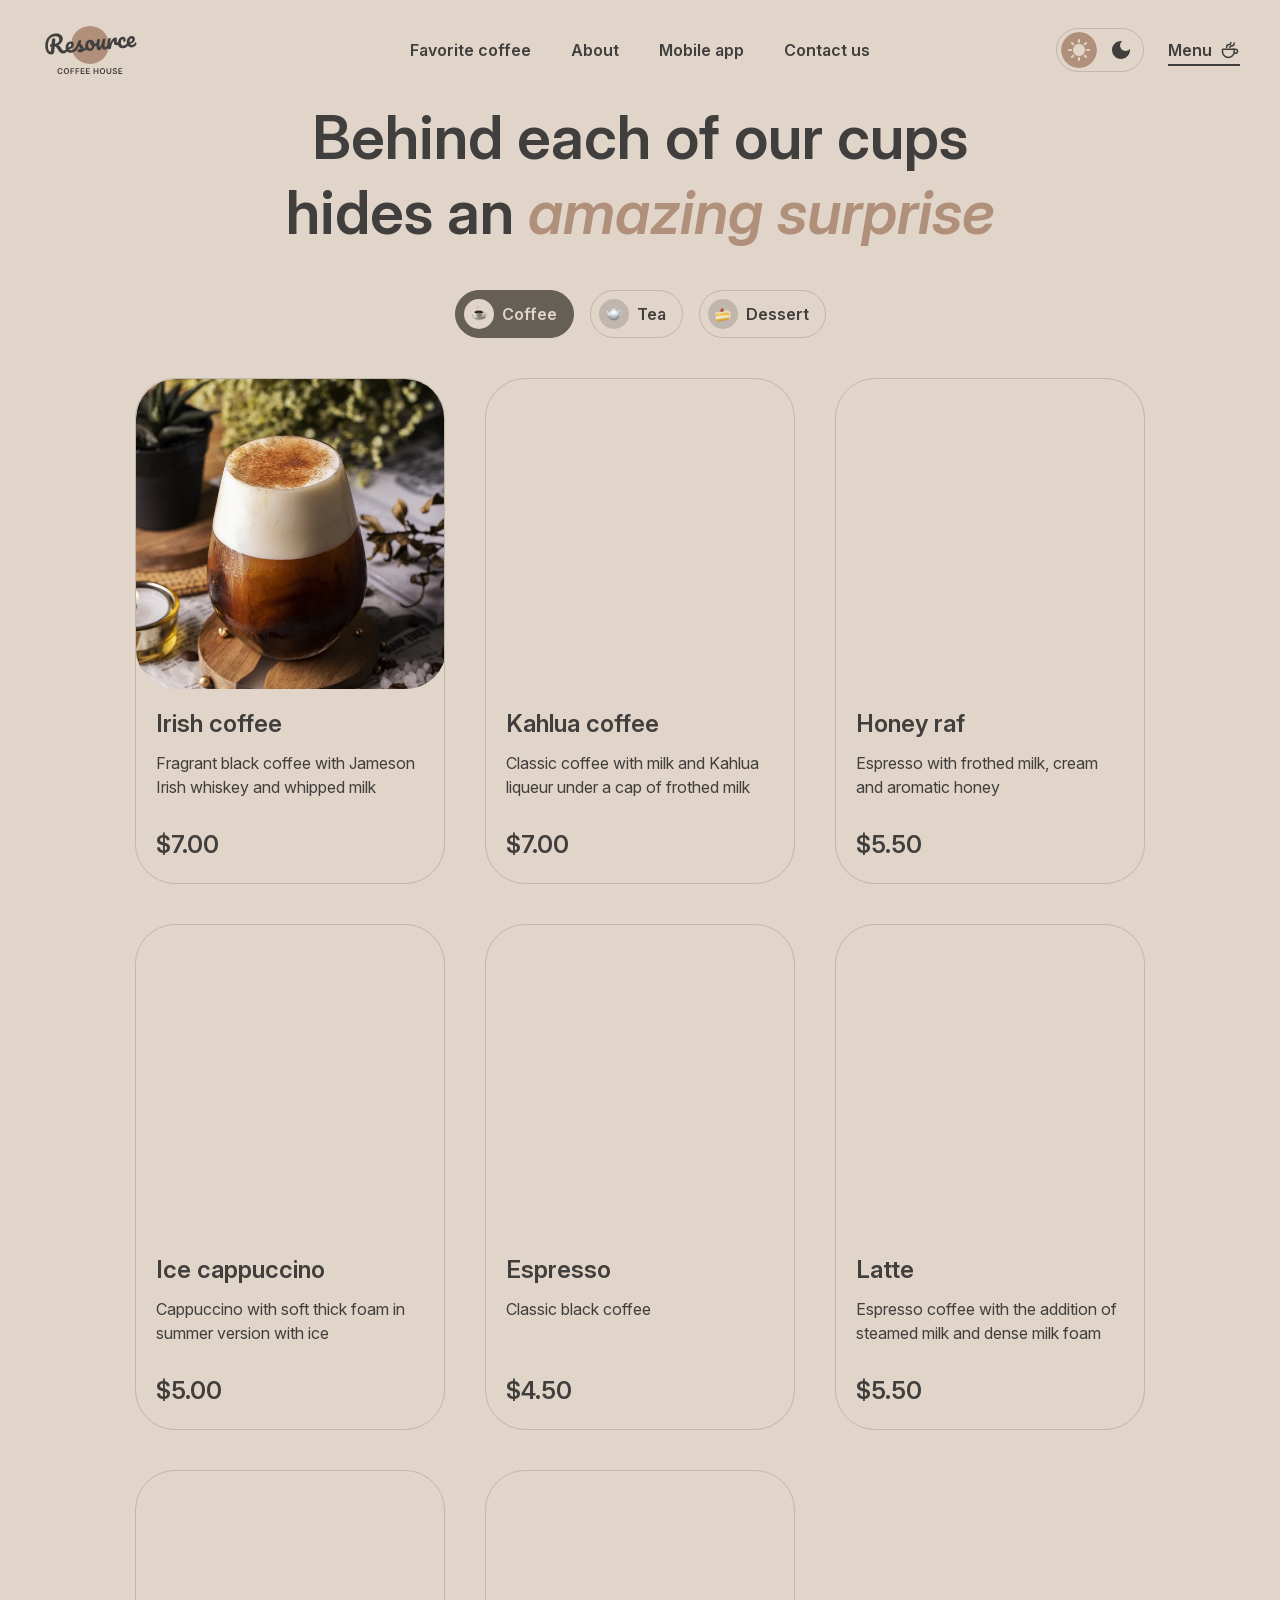
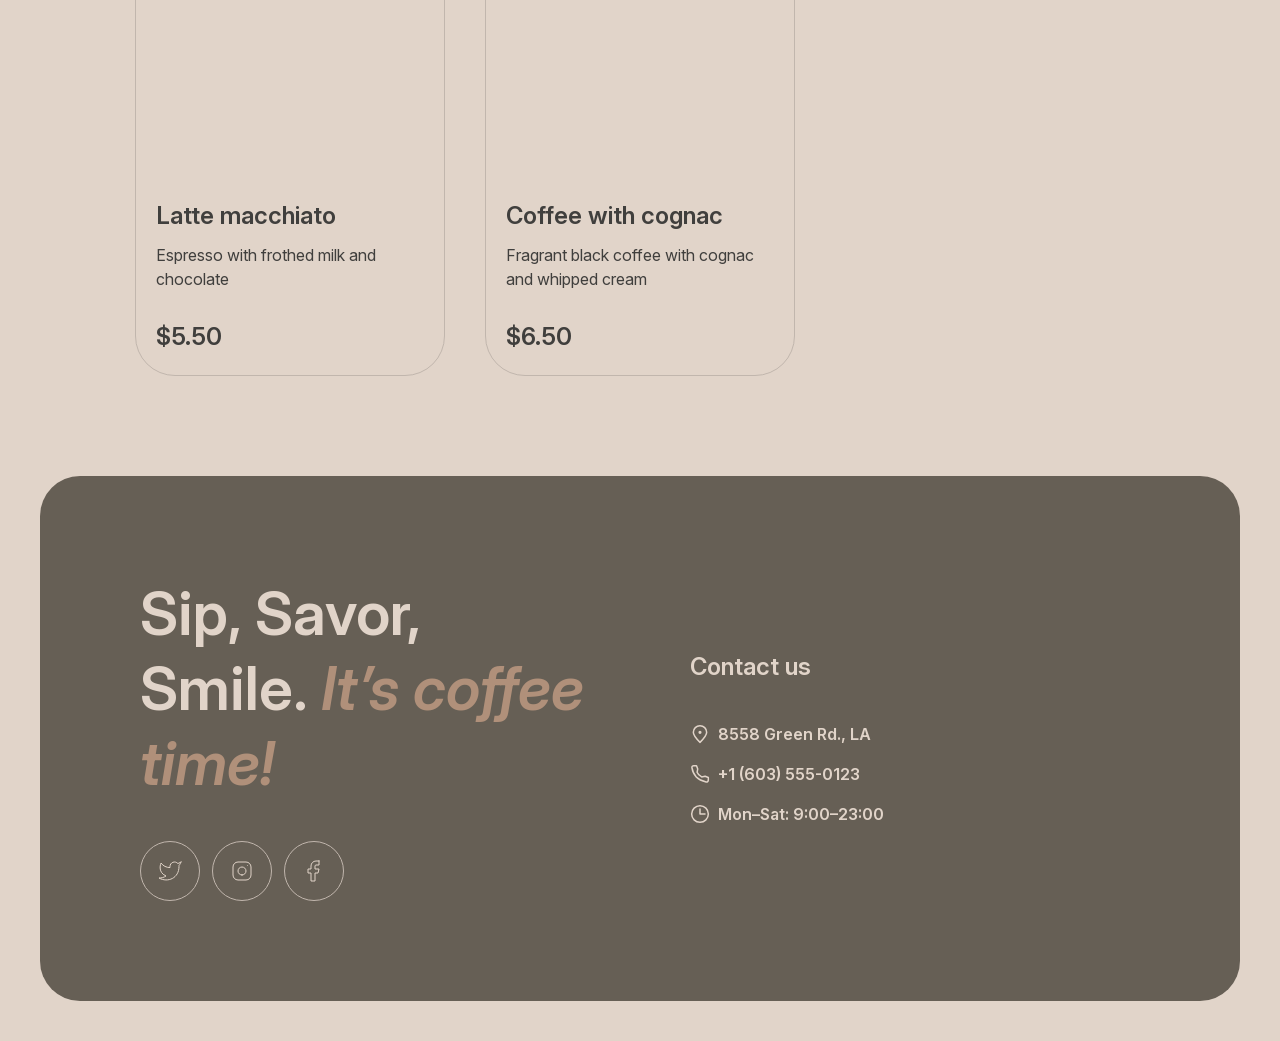
==== commit 9bc987b5: "feat: add responsive product visibility controls" ====
--- a/menu/index.html
+++ b/menu/index.html
@@ -9,9 +9,12 @@
     >
     <title>Menu | Coffee House</title>
     <link rel="icon" href="../assets/icons/coffee-cup.svg" type="image/svg+xml">
+    <script src="../js/theme.js"></script>
     <link rel="stylesheet" href="../css/style.css">
     <link rel="stylesheet" href="../css/menu.css">
-    <script src="../js/theme.js" defer></script>
+    <script src="../js/navigation.js" defer></script>
+    <script src="../js/products.js" defer></script>
+    <script src="../js/menu.js" defer></script>
   </head>
   <body>
     <a class="skip-link" href="#main-content">Skip to main content</a>
@@ -22,12 +25,18 @@
         <img class="logo__image logo__image--dark" src="../assets/icons/logo-dark.svg" alt="">
       </a>
 
-      <nav class="navigation" aria-label="Main navigation">
+      <nav class="navigation" id="main-navigation" data-navigation aria-label="Main navigation">
         <ul class="navigation__list">
           <li><a class="navigation__link" href="../#favorite">Favorite coffee</a></li>
           <li><a class="navigation__link" href="../#about">About</a></li>
           <li><a class="navigation__link" href="../#mobile-app">Mobile app</a></li>
           <li><a class="navigation__link" href="#contacts">Contact us</a></li>
+          <li class="navigation__menu-item">
+            <a class="navigation__link navigation__menu-link navigation__menu-link--current" href="./" aria-current="page">
+              <span>Menu</span>
+              <span class="icon icon--coffee-cup" aria-hidden="true"></span>
+            </a>
+          </li>
         </ul>
       </nav>
 
@@ -54,8 +63,16 @@
           <span class="icon icon--coffee-cup" aria-hidden="true"></span>
         </a>
 
-        <button class="burger-button" type="button" aria-label="Open menu">
+        <button
+          class="burger-button"
+          type="button"
+          data-burger-button
+          aria-label="Open menu"
+          aria-controls="main-navigation"
+          aria-expanded="false"
+        >
           <span class="icon icon--burger" aria-hidden="true"></span>
+          <span class="icon icon--close" aria-hidden="true"></span>
         </button>
       </div>
     </header>
@@ -68,19 +85,19 @@
           </h1>
 
           <div class="menu-tabs" role="group" aria-label="Menu categories">
-            <button class="menu-tab menu-tab--active" type="button" aria-pressed="true">
+            <button class="menu-tab menu-tab--active" type="button" data-category="coffee" aria-pressed="true">
               <span class="menu-tab__icon" aria-hidden="true">
                 <img src="../assets/icons/category-coffee.png" alt="">
               </span>
               <span>Coffee</span>
             </button>
-            <button class="menu-tab" type="button" aria-pressed="false">
+            <button class="menu-tab" type="button" data-category="tea" aria-pressed="false">
               <span class="menu-tab__icon" aria-hidden="true">
                 <img src="../assets/icons/category-tea.png" alt="">
               </span>
               <span>Tea</span>
             </button>
-            <button class="menu-tab" type="button" aria-pressed="false">
+            <button class="menu-tab" type="button" data-category="dessert" aria-pressed="false">
               <span class="menu-tab__icon" aria-hidden="true">
                 <img src="../assets/icons/category-dessert.png" alt="">
               </span>
@@ -89,113 +106,16 @@
           </div>
         </div>
 
-        <div class="menu-grid">
-          <article class="menu-card">
-            <div class="menu-card__image-box">
-              <img src="../assets/images/coffee-1.webp" alt="Irish coffee">
-            </div>
-            <div class="menu-card__content">
-              <div class="menu-card__heading">
-                <h2>Irish coffee</h2>
-                <p>Fragrant black coffee with Jameson Irish whiskey and whipped milk</p>
-              </div>
-              <p class="menu-card__price">$7.00</p>
-            </div>
-          </article>
+        <div class="menu-grid" id="menu-grid" data-menu-grid></div>
 
-          <article class="menu-card">
-            <div class="menu-card__image-box">
-              <img src="../assets/images/coffee-2.webp" alt="Kahlua coffee">
-            </div>
-            <div class="menu-card__content">
-              <div class="menu-card__heading">
-                <h2>Kahlua coffee</h2>
-                <p>Classic coffee with milk and Kahlua liqueur under a cap of frothed milk</p>
-              </div>
-              <p class="menu-card__price">$7.00</p>
-            </div>
-          </article>
-
-          <article class="menu-card">
-            <div class="menu-card__image-box">
-              <img src="../assets/images/coffee-3.webp" alt="Honey raf">
-            </div>
-            <div class="menu-card__content">
-              <div class="menu-card__heading">
-                <h2>Honey raf</h2>
-                <p>Espresso with frothed milk, cream and aromatic honey</p>
-              </div>
-              <p class="menu-card__price">$5.50</p>
-            </div>
-          </article>
-
-          <article class="menu-card">
-            <div class="menu-card__image-box">
-              <img src="../assets/images/coffee-4.webp" alt="Ice cappuccino">
-            </div>
-            <div class="menu-card__content">
-              <div class="menu-card__heading">
-                <h2>Ice cappuccino</h2>
-                <p>Cappuccino with soft thick foam in summer version with ice</p>
-              </div>
-              <p class="menu-card__price">$5.00</p>
-            </div>
-          </article>
-
-          <article class="menu-card">
-            <div class="menu-card__image-box">
-              <img src="../assets/images/coffee-5.webp" alt="Espresso">
-            </div>
-            <div class="menu-card__content">
-              <div class="menu-card__heading">
-                <h2>Espresso</h2>
-                <p>Classic black coffee</p>
-              </div>
-              <p class="menu-card__price">$4.50</p>
-            </div>
-          </article>
-
-          <article class="menu-card">
-            <div class="menu-card__image-box">
-              <img src="../assets/images/coffee-6.webp" alt="Latte">
-            </div>
-            <div class="menu-card__content">
-              <div class="menu-card__heading">
-                <h2>Latte</h2>
-                <p>Espresso coffee with the addition of steamed milk and dense milk foam</p>
-              </div>
-              <p class="menu-card__price">$5.50</p>
-            </div>
-          </article>
-
-          <article class="menu-card">
-            <div class="menu-card__image-box">
-              <img src="../assets/images/coffee-7.webp" alt="Latte macchiato">
-            </div>
-            <div class="menu-card__content">
-              <div class="menu-card__heading">
-                <h2>Latte macchiato</h2>
-                <p>Espresso with frothed milk and chocolate</p>
-              </div>
-              <p class="menu-card__price">$5.50</p>
-            </div>
-          </article>
-
-          <article class="menu-card">
-            <div class="menu-card__image-box">
-              <img src="../assets/images/coffee-8.webp" alt="Coffee with cognac">
-            </div>
-            <div class="menu-card__content">
-              <div class="menu-card__heading">
-                <h2>Coffee with cognac</h2>
-                <p>Fragrant black coffee with cognac and whipped cream</p>
-              </div>
-              <p class="menu-card__price">$6.50</p>
-            </div>
-          </article>
-        </div>
-
-        <button class="round-button menu-more" type="button" aria-label="Show more menu items">
+        <button
+          class="round-button menu-more"
+          type="button"
+          data-menu-more
+          aria-label="Show more menu items"
+          aria-controls="menu-grid"
+          hidden
+        >
           <span class="icon icon--refresh" aria-hidden="true"></span>
         </button>
       </section>
--- a/css/style.css
+++ b/css/style.css
@@ -166,6 +166,12 @@
   height: 10px;
 }
 
+.icon--close {
+  --icon: url("../assets/icons/close.svg");
+  width: 18px;
+  height: 18px;
+}
+
 .icon--arrow-left {
   --icon: url("../assets/icons/arrow-left.svg");
 }
@@ -245,11 +251,20 @@
   gap: 40px;
 }
 
+.navigation__menu-item {
+  display: none;
+}
+
 .navigation__link,
 .menu-link,
 .contacts__link,
 .contacts__item {
   font-weight: 600;
+}
+
+.navigation__link,
+.menu-link {
+  white-space: nowrap;
 }
 
 .navigation__link,
@@ -348,6 +363,32 @@
     background-color var(--transition-duration) ease;
 }
 
+.burger-button .icon {
+  grid-area: 1 / 1;
+  transition:
+    opacity var(--transition-duration) ease,
+    transform var(--transition-duration) ease;
+}
+
+.burger-button .icon--close {
+  opacity: 0;
+  transform: rotate(-90deg) scale(0.6);
+}
+
+.burger-button--open .icon--burger {
+  opacity: 0;
+  transform: rotate(90deg) scale(0.6);
+}
+
+.burger-button--open .icon--close {
+  opacity: 1;
+  transform: rotate(0) scale(1);
+}
+
+.is-scroll-locked {
+  overflow: hidden;
+}
+
 .home-main {
   display: flex;
   flex-direction: column;
@@ -465,22 +506,37 @@
   min-width: 480px;
   height: 640px;
   overflow: hidden;
+  touch-action: pan-y;
+}
+
+.slider__track {
+  display: flex;
+  height: 100%;
+  transition: transform 0.5s ease-in-out;
+  will-change: transform;
+}
+
+.slider__track--no-transition {
+  transition: none;
 }
 
 .favorite-slide {
   display: flex;
+  flex: 0 0 100%;
   flex-direction: column;
   align-items: center;
   gap: 20px;
-  width: 480px;
-  margin-inline: auto;
+  width: 100%;
   text-align: center;
 }
 
 .favorite-slide__image {
+  flex: none;
   width: 480px;
   height: 480px;
+  max-width: 100%;
   object-fit: cover;
+  user-select: none;
 }
 
 .favorite-slide__description {
@@ -488,6 +544,7 @@
   flex-direction: column;
   gap: 16px;
   width: 100%;
+  max-width: 480px;
 }
 
 .favorite-slide__title,
@@ -504,12 +561,24 @@
 
 .slider__control {
   width: 40px;
+  height: 20px;
+  padding: 8px 0;
+  border: 0;
+  background-color: transparent;
+  cursor: pointer;
+}
+
+.slider__control::before {
+  display: block;
+  width: 40px;
   height: 4px;
   border-radius: 100px;
   background-color: var(--color-border);
-}
-
-.slider__control--active {
+  content: "";
+  transition: background-color var(--transition-duration) ease;
+}
+
+.slider__control--active::before {
   background-color: var(--color-border-inverse);
 }
 
@@ -742,8 +811,87 @@
   }
 }
 
-@media (max-width: 900px) {
-  .navigation,
+@media (min-width: 769px) and (max-width: 1000px) {
+  .navigation__list {
+    gap: 16px;
+  }
+
+  .navigation__link,
+  .menu-link {
+    font-size: 14px;
+  }
+
+  .header__actions {
+    gap: 12px;
+  }
+
+  .theme-switch {
+    width: 80px;
+    height: 40px;
+    padding: 3px;
+  }
+
+  .theme-switch__button {
+    width: 32px;
+    height: 32px;
+    background-size: 32px 32px;
+  }
+}
+
+@media (max-width: 768px) {
+  .header {
+    position: relative;
+    z-index: 20;
+  }
+
+  .navigation {
+    position: fixed;
+    z-index: 10;
+    inset: 100px 0 0;
+    display: flex;
+    align-items: flex-start;
+    justify-content: center;
+    overflow-y: auto;
+    padding: 60px 40px;
+    background-color: var(--color-background);
+    opacity: 0;
+    pointer-events: none;
+    transform: translateX(100%);
+    transition:
+      opacity var(--transition-duration) ease,
+      transform var(--transition-duration) ease,
+      background-color var(--transition-duration) ease;
+  }
+
+  .navigation--open {
+    opacity: 1;
+    pointer-events: auto;
+    transform: translateX(0);
+  }
+
+  .navigation__list {
+    flex-direction: column;
+    gap: 60px;
+    font-size: 32px;
+    line-height: 1.25;
+  }
+
+  .navigation__menu-item {
+    display: list-item;
+    margin-top: 40px;
+  }
+
+  .navigation__menu-link {
+    display: flex;
+    align-items: center;
+    gap: 16px;
+  }
+
+  .navigation__menu-link .icon {
+    width: 40px;
+    height: 40px;
+  }
+
   .menu-link {
     display: none;
   }
@@ -834,7 +982,7 @@
 
   .slider__row,
   .slider__viewport {
-    height: 532px;
+    height: clamp(532px, calc(100vw + 152px), 640px);
   }
 
   .slider__row {
@@ -850,13 +998,13 @@
     width: 100%;
   }
 
-  .favorite-slide,
-  .favorite-slide__image {
+  .favorite-slide {
     width: 100%;
     max-width: 100%;
   }
 
   .favorite-slide__image {
+    width: min(100%, 480px);
     height: auto;
     aspect-ratio: 1;
   }
--- a/css/menu.css
+++ b/css/menu.css
@@ -144,7 +144,7 @@
 }
 
 .menu-more {
-  display: none;
+  display: grid;
 }
 
 .icon--refresh {
@@ -175,14 +175,6 @@
   .menu-grid {
     grid-template-columns: repeat(2, 310px);
   }
-
-  .menu-card:nth-child(n + 5) {
-    display: none;
-  }
-
-  .menu-more {
-    display: grid;
-  }
 }
 
 @media (max-width: 767px) {
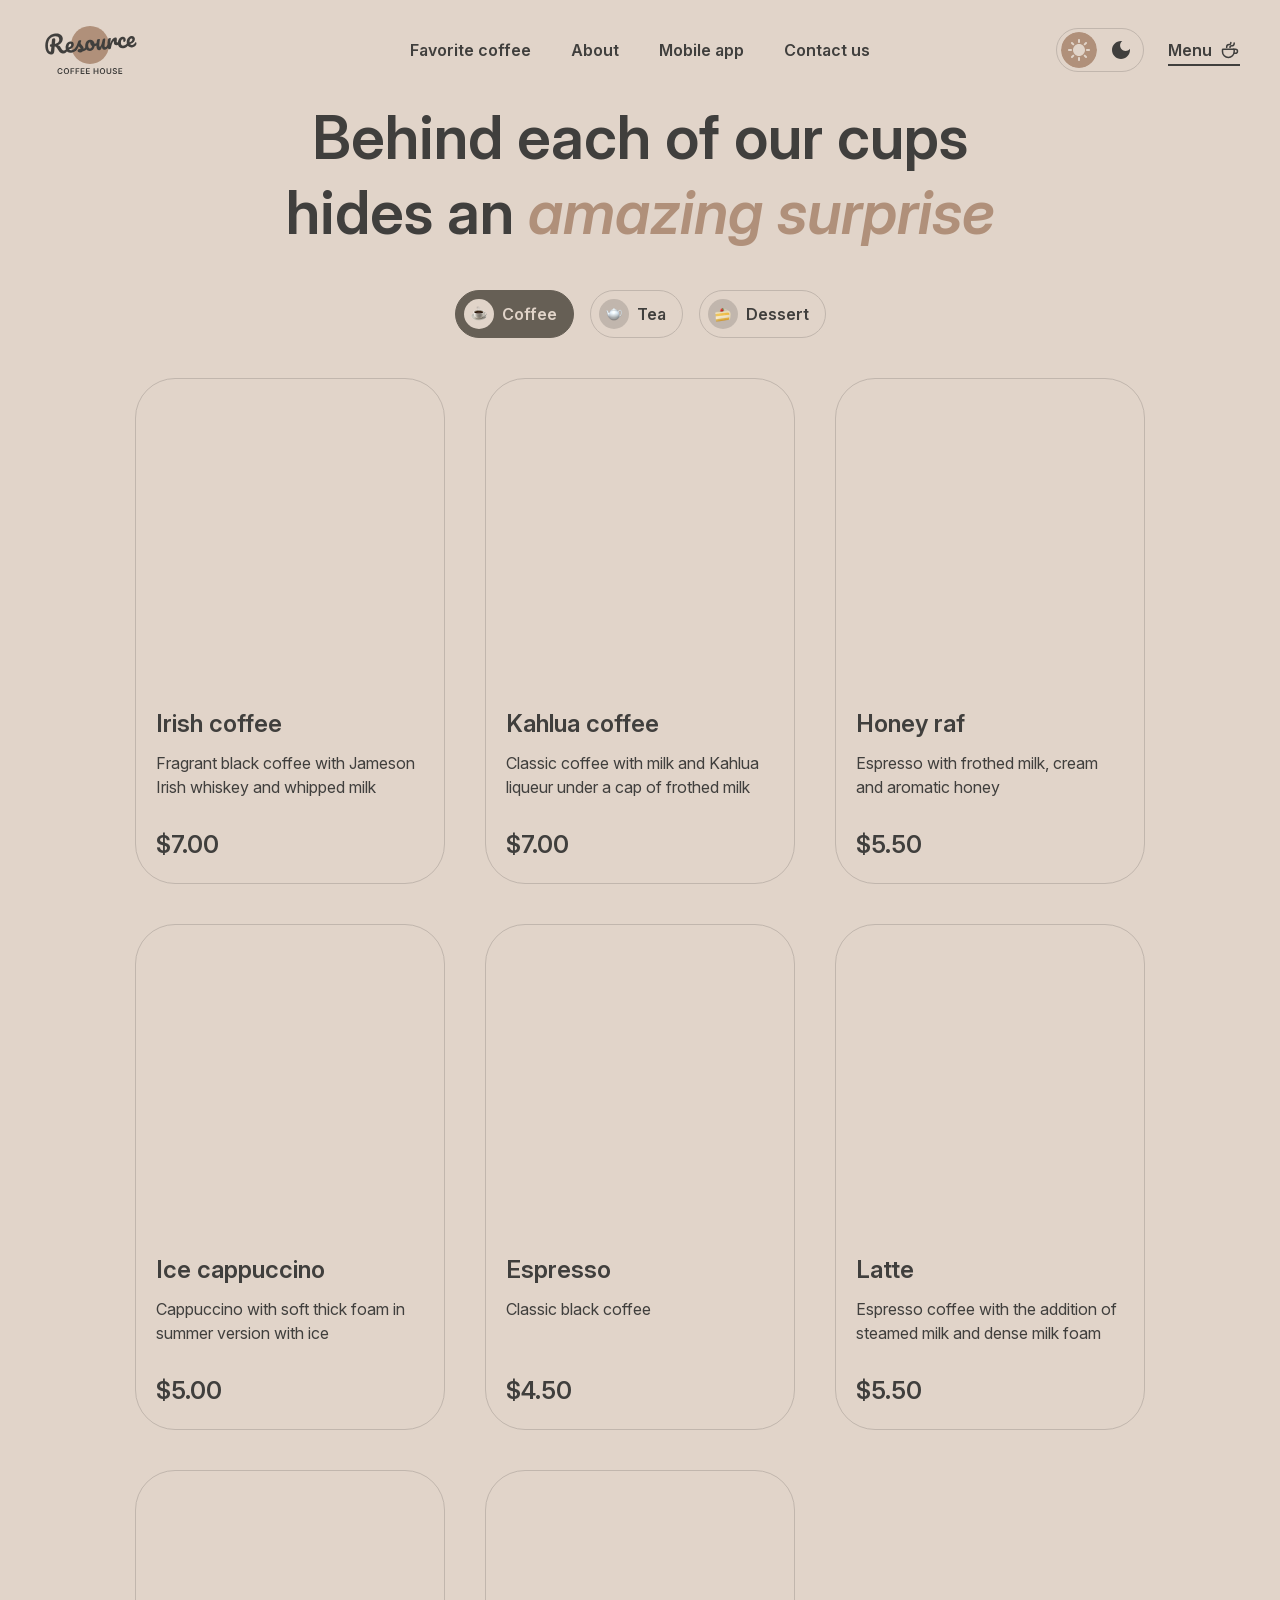
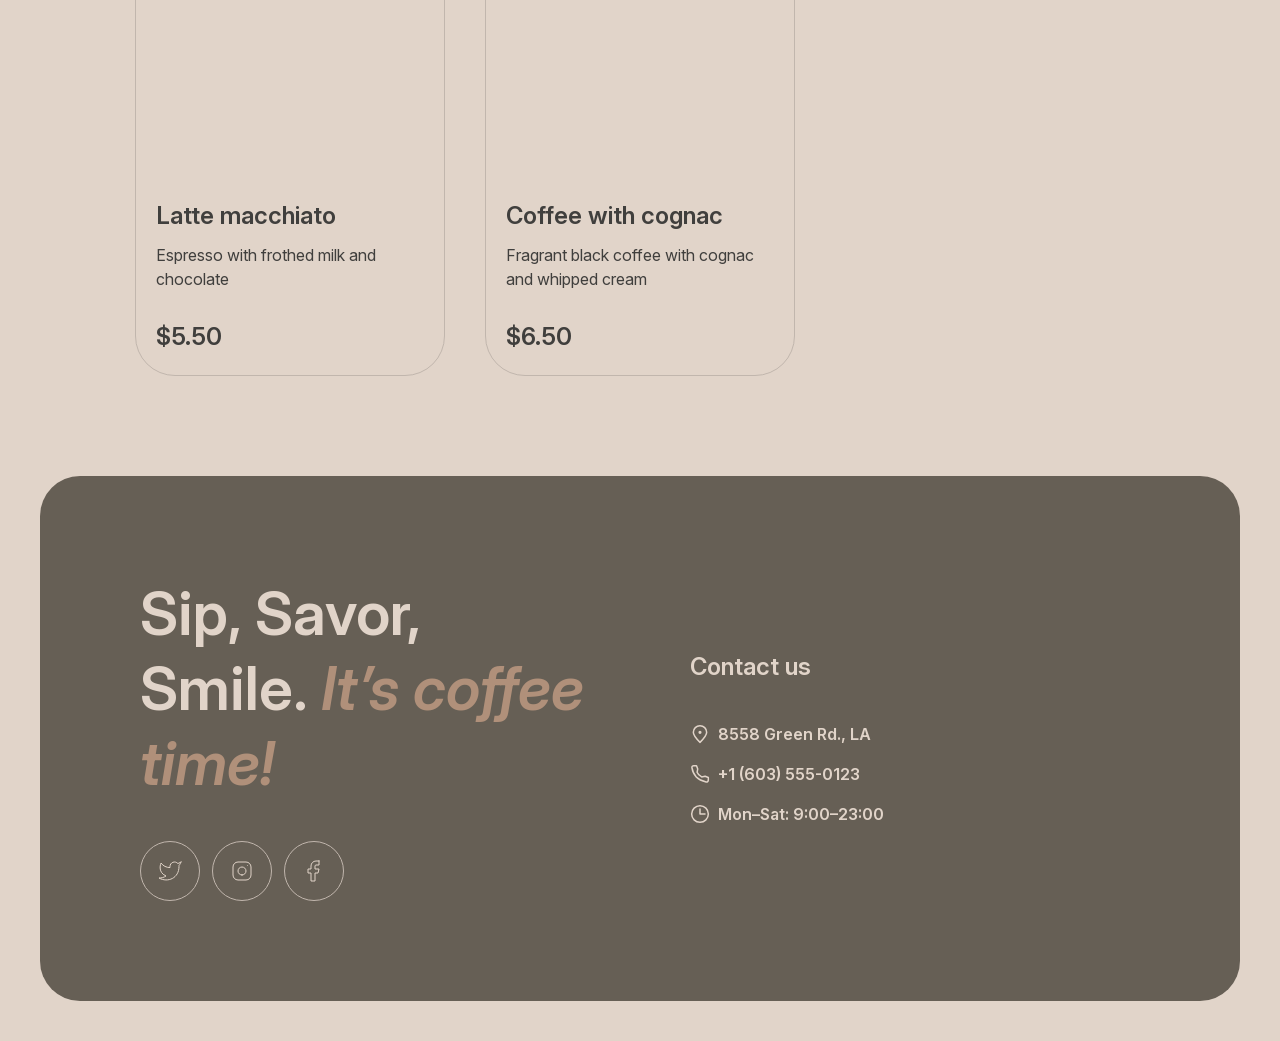
==== commit 3229e8aa: "feat: implement product modal and options" ====
--- a/menu/index.html
+++ b/menu/index.html
@@ -120,6 +120,43 @@
         </button>
       </section>
     </main>
+
+    <dialog class="product-modal" data-product-modal aria-labelledby="product-modal-title">
+      <div class="product-modal__layout">
+        <div class="product-modal__image-box">
+          <img data-modal-image alt="">
+        </div>
+
+        <div class="product-modal__content">
+          <div class="product-modal__heading">
+            <h2 id="product-modal-title" data-modal-title></h2>
+            <p data-modal-description></p>
+          </div>
+
+          <fieldset class="product-modal__group">
+            <legend>Size</legend>
+            <div class="product-modal__options" data-modal-sizes></div>
+          </fieldset>
+
+          <fieldset class="product-modal__group">
+            <legend>Additives</legend>
+            <div class="product-modal__options" data-modal-additives></div>
+          </fieldset>
+
+          <div class="product-modal__total">
+            <span>Total:</span>
+            <strong data-modal-price aria-live="polite"></strong>
+          </div>
+
+          <div class="product-modal__note">
+            <span class="product-modal__info" aria-hidden="true">i</span>
+            <p>The cost is not final. Download our mobile application to see the final price and place your order. Earn loyalty points and enjoy your favorite coffee with up to 20% discount.</p>
+          </div>
+
+          <button class="product-modal__close" type="button" data-modal-close>Close</button>
+        </div>
+      </div>
+    </dialog>
 
     <footer class="footer container" id="contacts">
       <div class="footer__inner">
--- a/css/menu.css
+++ b/css/menu.css
@@ -98,6 +98,7 @@
   overflow: hidden;
   border: 1px solid var(--color-border);
   border-radius: var(--radius-large);
+  cursor: pointer;
 }
 
 .menu-card__image-box {
@@ -151,6 +152,183 @@
   --icon: url("../assets/icons/refresh.svg");
 }
 
+.product-modal {
+  width: min(800px, calc(100% - 80px));
+  max-height: calc(100dvh - 40px);
+  padding: 16px;
+  overflow: auto;
+  border: 0;
+  border-radius: var(--radius-large);
+  color: var(--color-text);
+  background-color: var(--color-background);
+}
+
+[data-theme="dark"] .product-modal {
+  background-color: var(--color-container);
+}
+
+.product-modal[open] {
+  animation: modal-appear var(--transition-duration) ease;
+}
+
+.product-modal::backdrop {
+  background-color: var(--color-overlay);
+}
+
+.product-modal__layout {
+  display: grid;
+  grid-template-columns: 310px minmax(0, 1fr);
+  gap: 20px;
+}
+
+.product-modal__image-box {
+  width: 310px;
+  height: 310px;
+  overflow: hidden;
+  border-radius: var(--radius-large);
+}
+
+.product-modal__image-box img {
+  width: 100%;
+  height: 100%;
+  max-width: none;
+  object-fit: cover;
+  transform: scale(1.1);
+}
+
+.product-modal__content,
+.product-modal__heading {
+  display: flex;
+  flex-direction: column;
+}
+
+.product-modal__content {
+  gap: 20px;
+}
+
+.product-modal__heading {
+  gap: 12px;
+}
+
+.product-modal__group {
+  min-width: 0;
+  margin: 0;
+  padding: 0;
+  border: 0;
+}
+
+.product-modal__group legend {
+  margin-bottom: 8px;
+  padding: 0;
+}
+
+.product-modal__options {
+  display: flex;
+  flex-wrap: wrap;
+  gap: 8px;
+}
+
+.product-option {
+  display: flex;
+  align-items: center;
+  gap: 8px;
+  min-height: 46px;
+  padding: 8px 16px 8px 8px;
+  border: 1px solid var(--color-border);
+  border-radius: 100px;
+  color: var(--color-text);
+  background-color: transparent;
+  font-weight: 600;
+  cursor: pointer;
+  transition:
+    color var(--transition-duration) ease,
+    border-color var(--transition-duration) ease,
+    background-color var(--transition-duration) ease;
+}
+
+.product-option__marker {
+  display: grid;
+  flex: none;
+  place-items: center;
+  width: 30px;
+  height: 30px;
+  border-radius: 50%;
+  color: #403f3d;
+  background-color: var(--color-border);
+  transition: background-color var(--transition-duration) ease;
+}
+
+.product-option--active {
+  border-color: #665f55;
+  color: #e1d4c9;
+  background-color: #665f55;
+}
+
+.product-option--active .product-option__marker {
+  background-color: #e1d4c9;
+}
+
+.product-modal__heading h2,
+.product-modal__total {
+  font-size: 24px;
+  font-weight: 600;
+  line-height: 1.25;
+}
+
+.product-modal__total {
+  display: flex;
+  justify-content: space-between;
+  gap: 20px;
+}
+
+.product-modal__note {
+  display: flex;
+  gap: 8px;
+  padding-top: 12px;
+  border-top: 1px solid var(--color-border);
+  font-size: 10px;
+  font-weight: 600;
+  line-height: 1.4;
+}
+
+.product-modal__info {
+  display: grid;
+  flex: none;
+  place-items: center;
+  width: 16px;
+  height: 16px;
+  border: 1px solid currentcolor;
+  border-radius: 50%;
+  font-size: 10px;
+  line-height: 1;
+}
+
+.product-modal__close {
+  min-height: 44px;
+  padding: 10px 20px;
+  border: 1px solid var(--color-border-inverse);
+  border-radius: 100px;
+  color: var(--color-text);
+  background-color: transparent;
+  font-weight: 600;
+  cursor: pointer;
+  transition:
+    color var(--transition-duration) ease,
+    background-color var(--transition-duration) ease;
+}
+
+@keyframes modal-appear {
+  from {
+    opacity: 0;
+    transform: translateY(12px) scale(0.98);
+  }
+
+  to {
+    opacity: 1;
+    transform: translateY(0) scale(1);
+  }
+}
+
 @media (hover: hover) and (pointer: fine) {
   .menu-tab:not(.menu-tab--active):hover {
     border-color: var(--color-border-inverse);
@@ -165,6 +343,21 @@
   .menu-card:hover .menu-card__image-box img {
     transform: scale(1);
   }
+
+  .product-option:not(.product-option--active):hover {
+    border-color: var(--color-border-inverse);
+    color: var(--color-background);
+    background-color: var(--color-border-inverse);
+  }
+
+  .product-option:not(.product-option--active):hover .product-option__marker {
+    background-color: var(--color-background);
+  }
+
+  .product-modal__close:hover {
+    color: var(--color-background);
+    background-color: var(--color-border-inverse);
+  }
 }
 
 @media (max-width: 1100px) {
@@ -207,3 +400,17 @@
     max-width: 310px;
   }
 }
+
+@media (max-width: 600px) {
+  .product-modal {
+    width: calc(100% - 32px);
+  }
+
+  .product-modal__layout {
+    display: block;
+  }
+
+  .product-modal__image-box {
+    display: none;
+  }
+}
